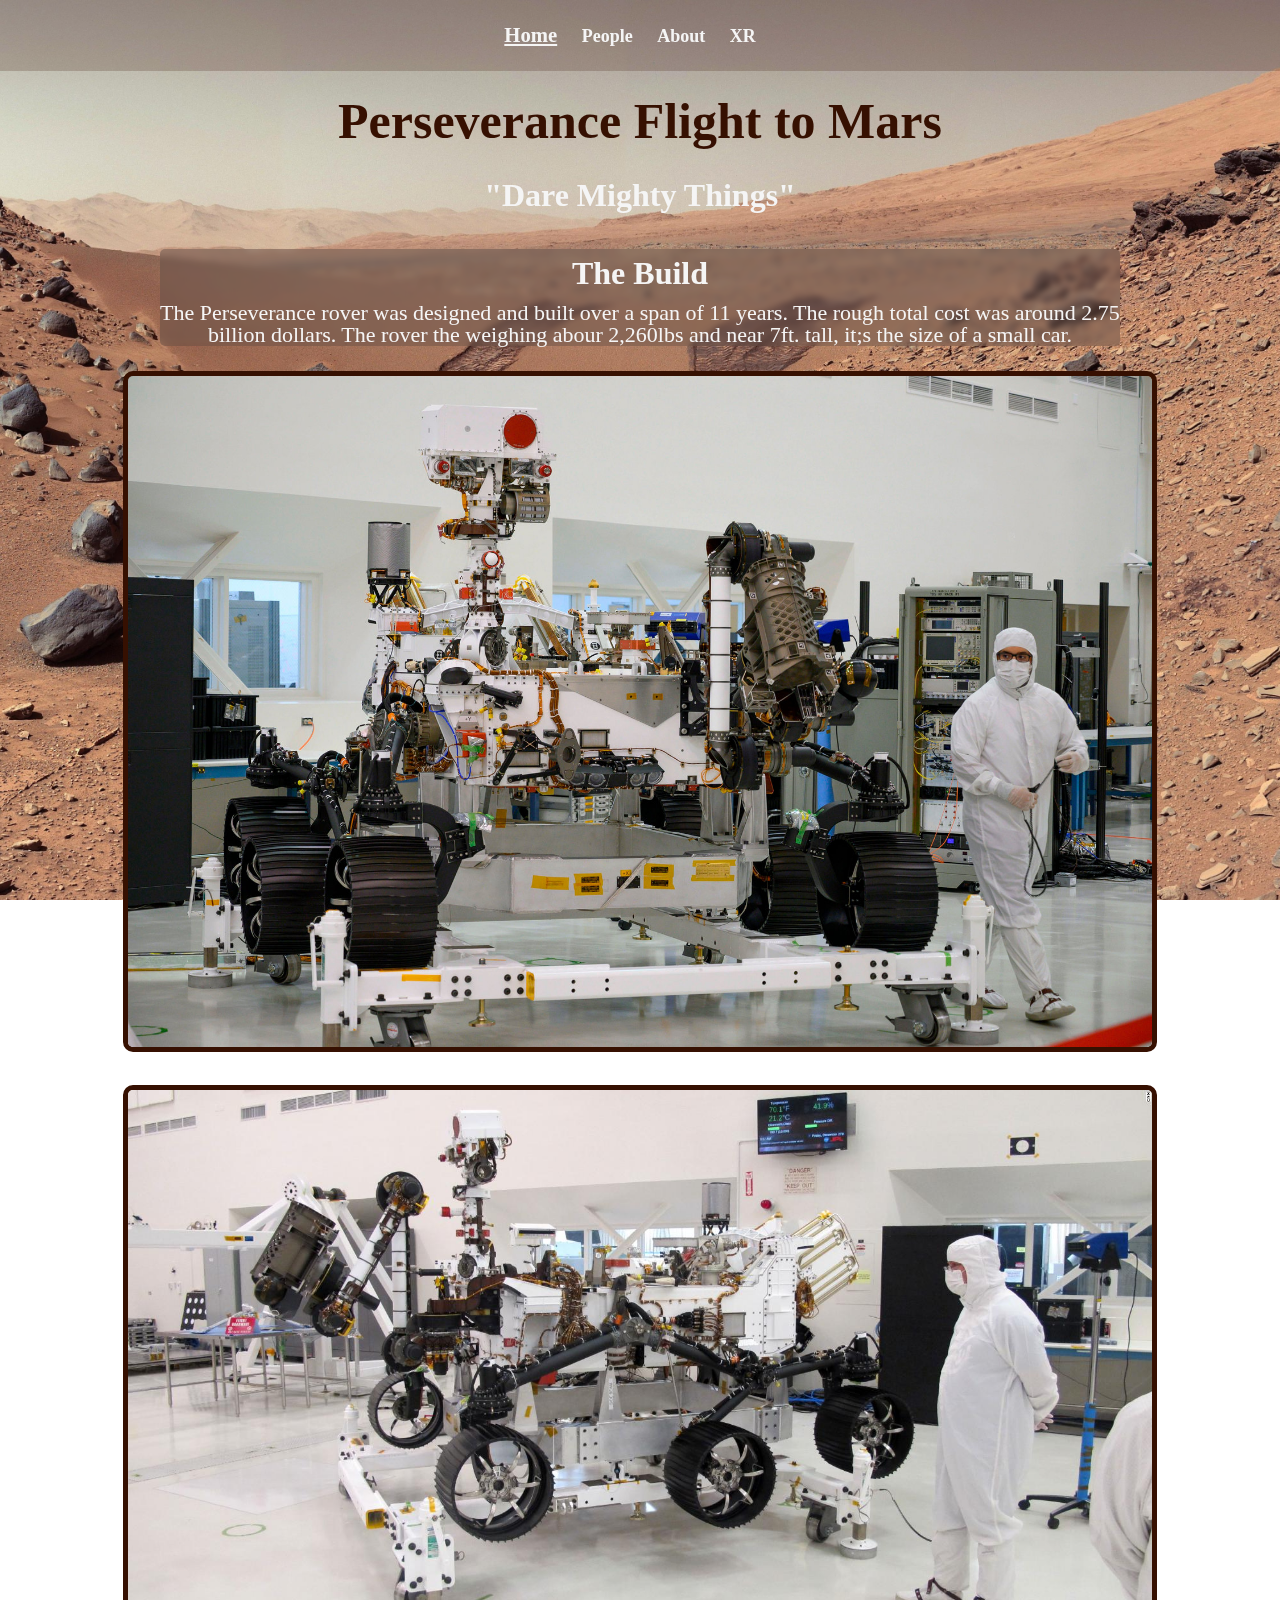
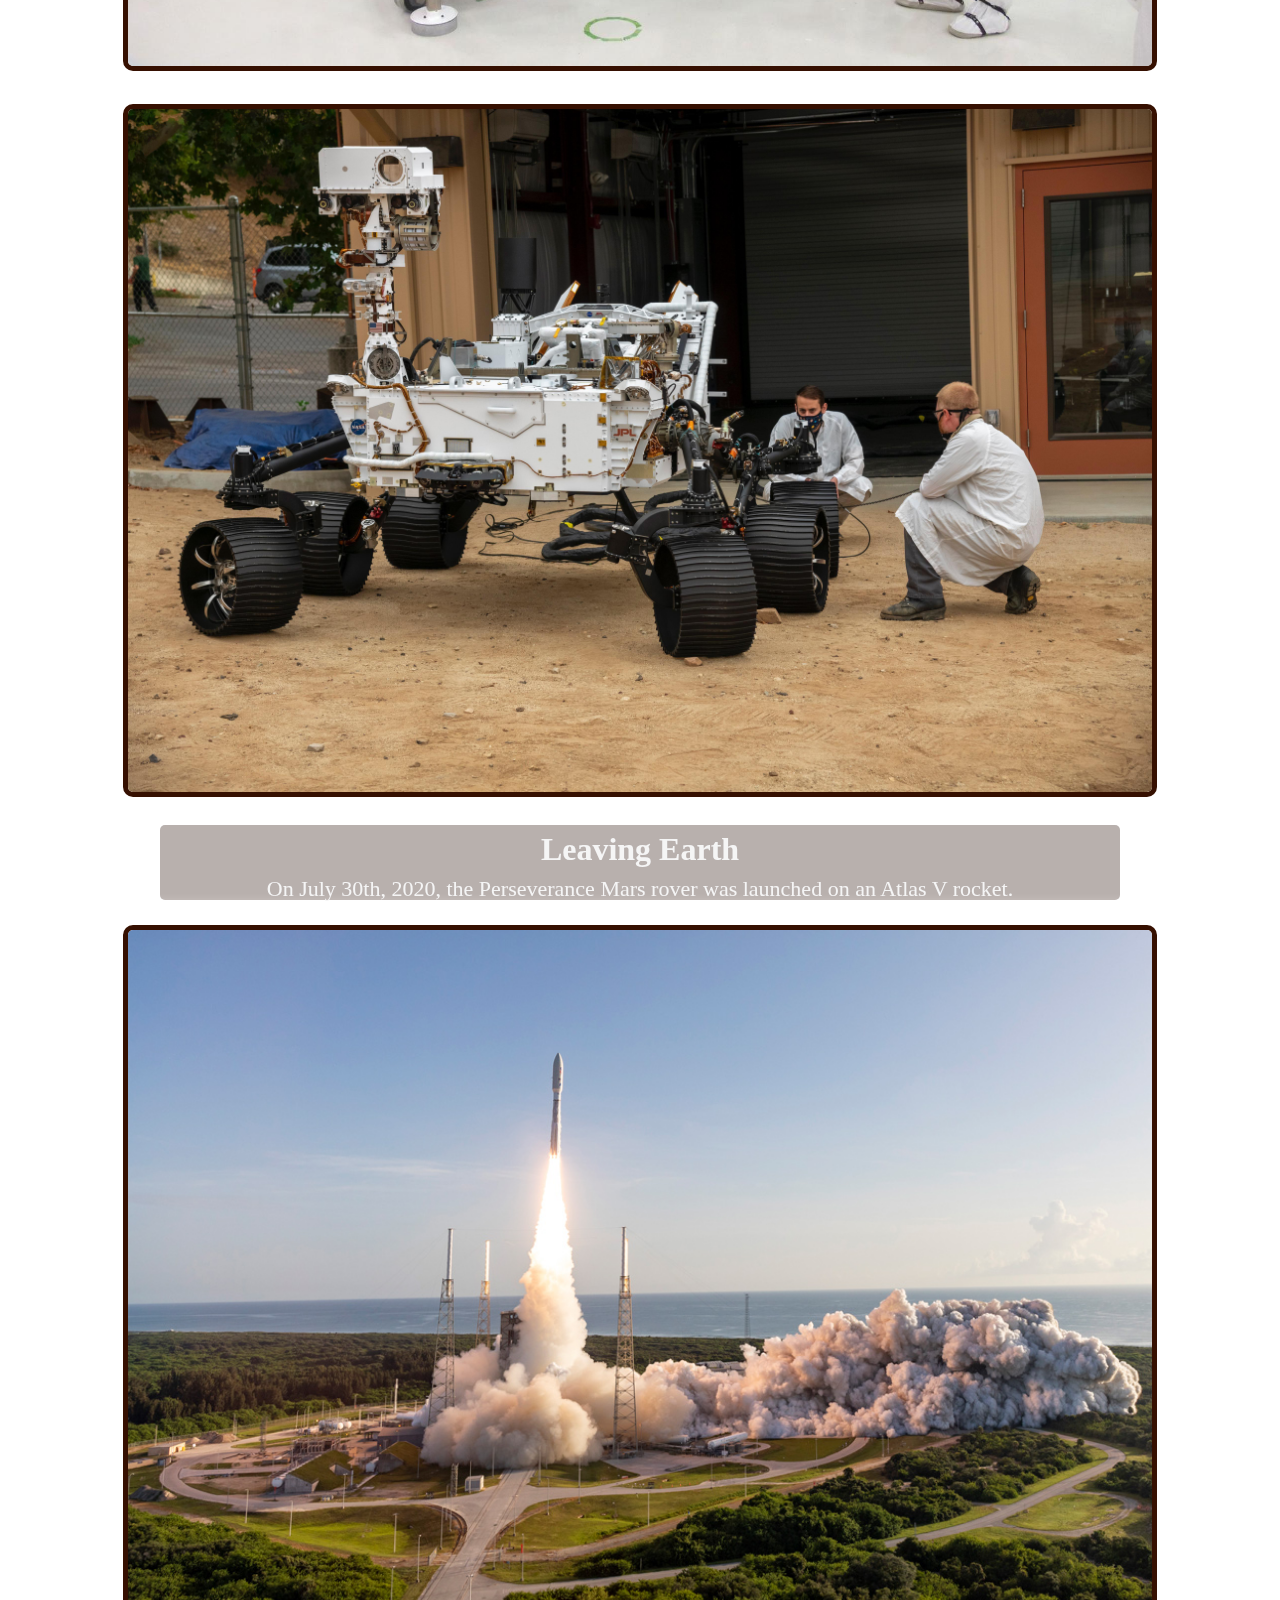
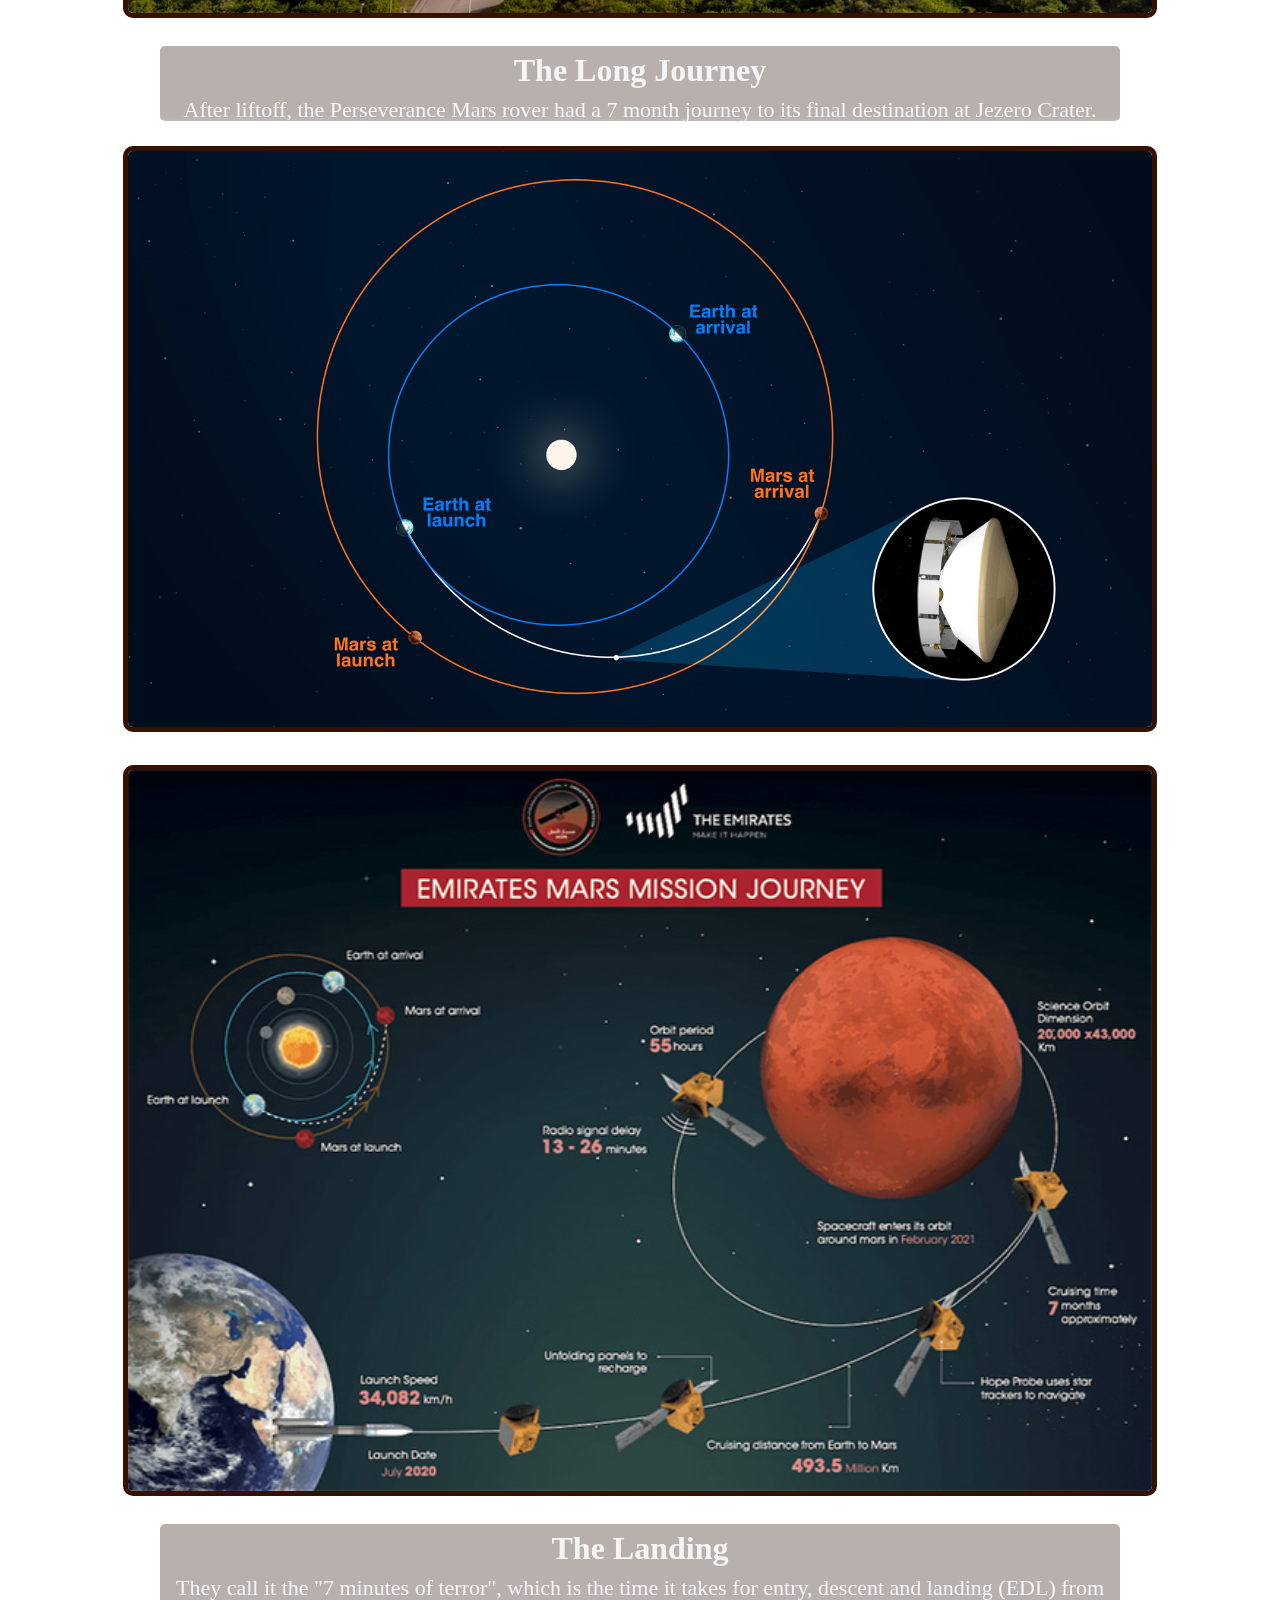
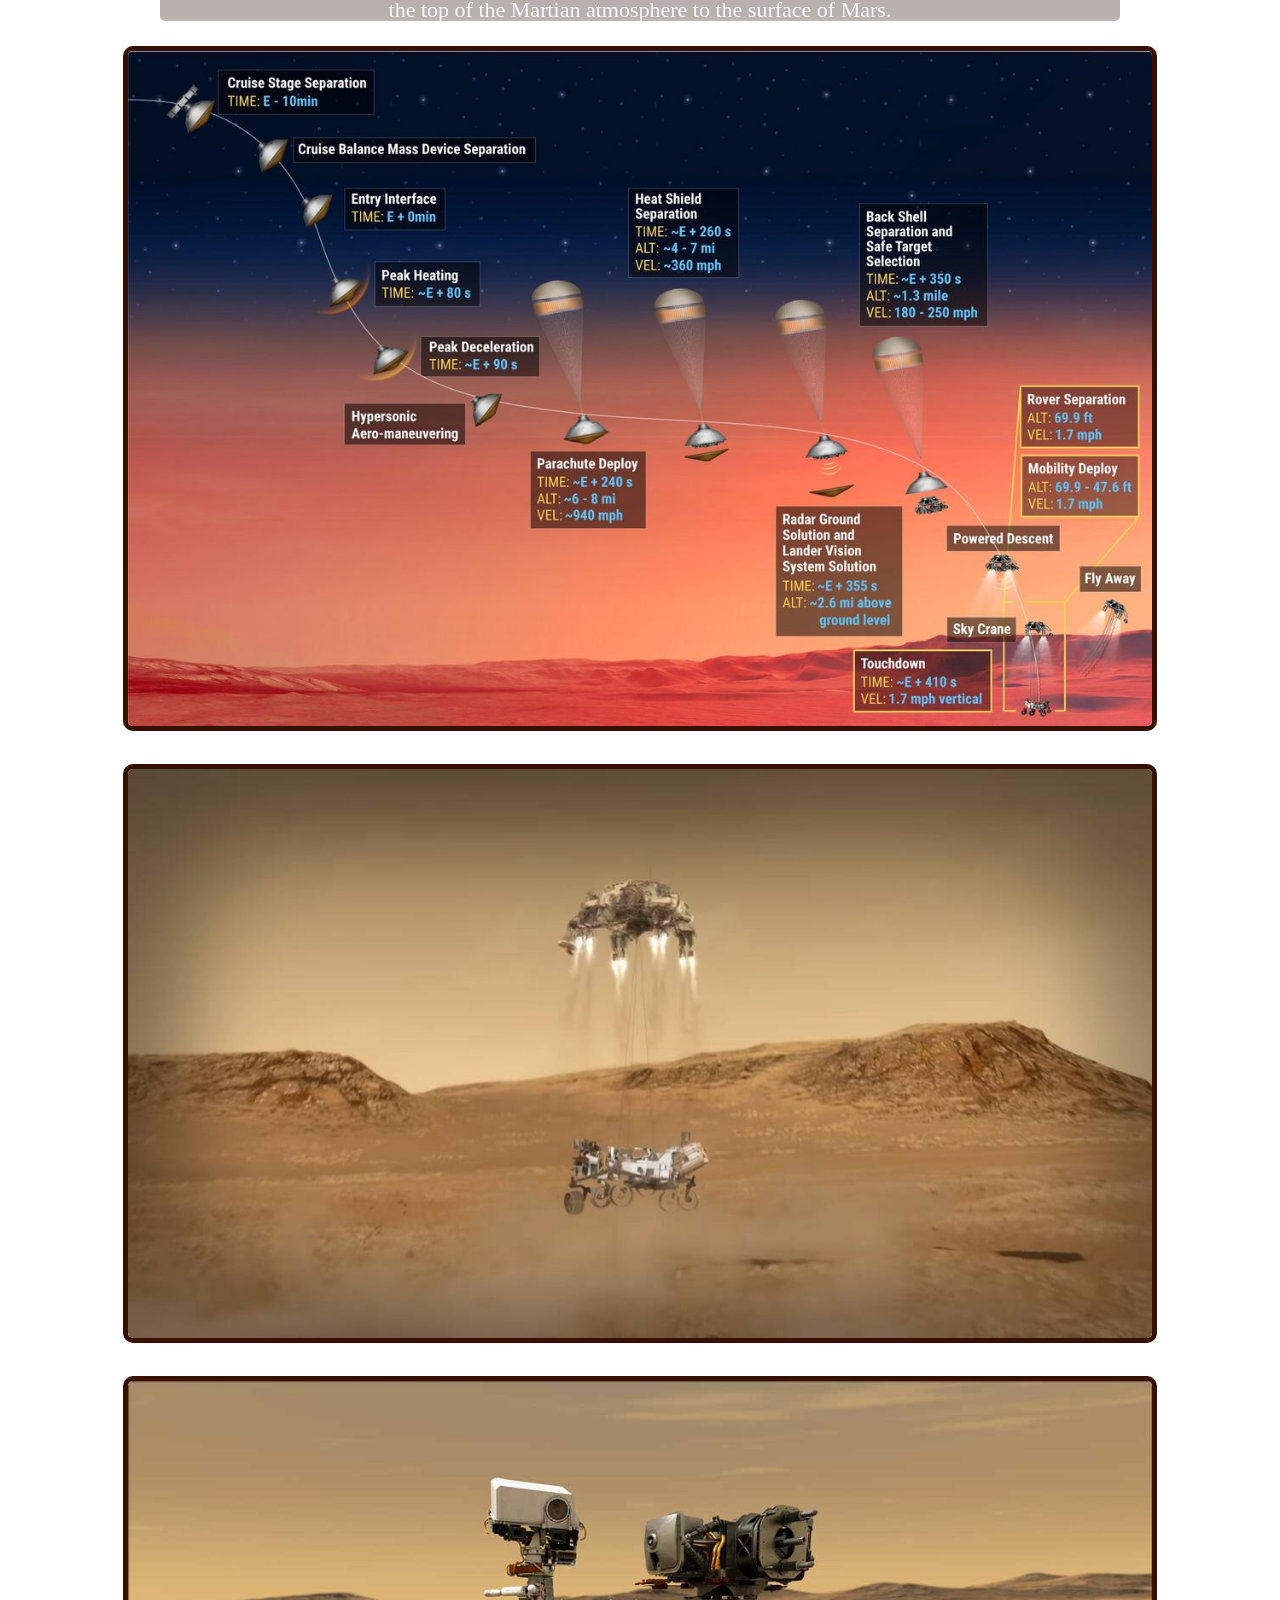
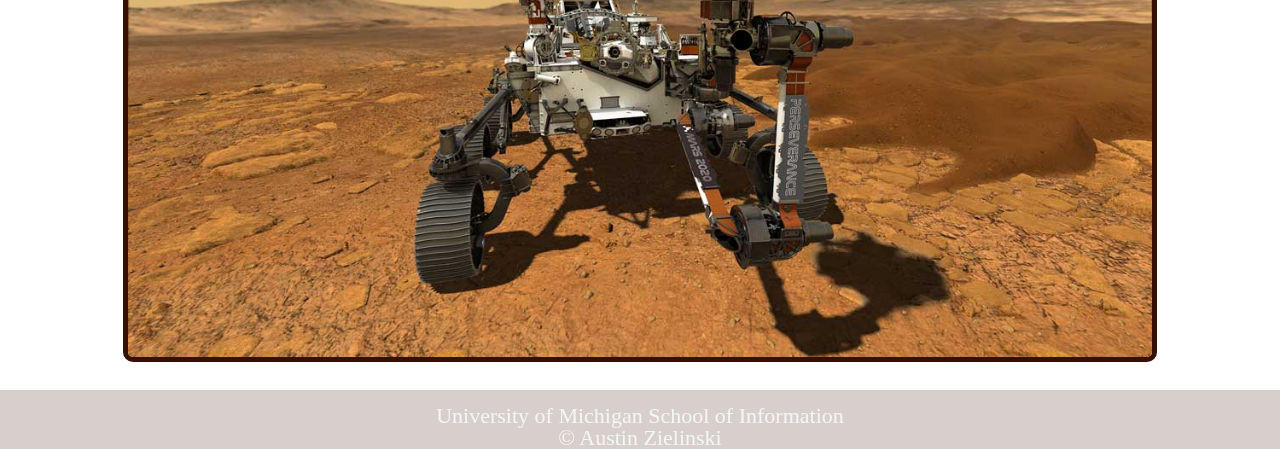
==== index.html @ 17c87e8f "update" ====
<!DOCTYPE html>
<html lang="en">

<head>
  <meta charset="utf-8">
  <meta name="viewport" content="width=device-width, initial-scale=1.0">
  <link rel="stylesheet" type="text/css" href="css/html5reset.css">
  <link rel="stylesheet" type="text/css" href="css/style.css">
  <title>Mars Perseverance</title>
  <!-- Global site tag (gtag.js) - Google Analytics -->
  <script async src="https://www.googletagmanager.com/gtag/js?id=G-2NDL2VJ68P"></script>
  <script>
    window.dataLayer = window.dataLayer || [];
    function gtag() { dataLayer.push(arguments); }
    gtag('js', new Date());

    gtag('config', 'G-2NDL2VJ68P');
  </script>
  <script>

  </script>
</head>

<body id="homepage">
  <div class="skip"><a href="#main">Skip to Main Content</a></div>
  <nav>
    <ul>
      <li><a href="index.html" class="current">Home</a></li>
      <li><a href="people.html">People</a></li>
      <li><a href="about.html">About</a></li>
      <li><a href="xr.html">XR</a></li>
    </ul>
  </nav>


  <header id="main">
    <h1>Perseverance Flight to Mars</h1>
    <h2>"Dare Mighty Things"</h2>
  </header>

 <!--  <div class="motion" id="backgroundChange">
    <img src="images/rocket-launch.jpg" alt="Rocket taking off"/>
    <img src="images/rocket-leaving-earth.jpg" alt="Rocket leaving earth"/>
    <img src="images/arriving-at-mars.jpg" alt="Rover arriving at Mars"/>
    <img src="images/Mars_landscape.jpg" alt="Rovers on the surface"/>
  </div> -->

  <main class="container">
    <div class="intro-image">
      <img src="images/lab_new.jpg" class="main_img" alt="Rover in the lab">
      <img src="images/lab_new2.jpg" class="main_img" alt="Rover in the lab">
      <img src="images/twin.jpg" class="main_img" alt="Rover in the lab">
    </div>

    <div class="intro-text">
      <a id="intro"></a>
      <h2>The Build</h2>
      <p>The Perseverance rover was designed and built over a span of 11 years. The rough total cost was around 2.75
        billion dollars.
        The rover the weighing abour 2,260lbs and near 7ft. tall, it;s the size of a small car.
      </p>
    </div>

    <div class="liftoff-image">
      <img src="images/liftoff-launch.jpg" class="main_img" alt="rocket lifting off" />
    </div>

    <div class="liftoff-text">
      <a id="liftoff"></a>
      <h2>Leaving Earth</h2>
      <p>On July 30th, 2020, the Perseverance Mars rover was launched on an Atlas V rocket.</p>
    </div>

    <div class="journey-image">
      <img src="images/space_image.jpg" class="main_img" alt="trajectory image" />
      <img src="images/the_whole_journey.jpg" class="main_img" alt="trajectory image two" />
    </div>

    <div class="journey-text">
      <a id="journey"></a>
      <h2>The Long Journey</h2>
      <p>After liftoff, the Perseverance Mars rover had a 7 month journey to its final destination at Jezero Crater.</p>
    </div>

    <div class="landing-image">
      <img src="images/landing.jpg" class="main_img" alt="Image of rover sensors" />
      <img src="images/nasa-persevarance-rover-landing.jpg" class="main_img" alt="Rover landing on Mars surface" />
      <img src="images/selfie.jpeg" class="main_img" alt="Selfie of rover on Mars" />
    </div>

    <div class="landing-text">
      <a id="landing"></a>
      <h2>The Landing</h2>
      <p>They call it the "7 minutes of terror", which is the time it takes for entry, descent and landing (EDL) from
        the top of the Martian atmosphere to the surface of Mars. </p>
    </div>
  </main>
  <footer>
    <p>University of Michigan School of Information <br />
      &copy; Austin Zielinski </p>
  </footer>
</body>

</html>
---- css/style.css ----
html{
    scroll-behavior: smooth;
}

body{
  /* background-color: rgb(252, 240, 231); */
  background-image: url(../images/Mars_landscape.jpg);
  background-attachment: fixed;
  background-position: center;
  background-repeat: no-repeat;
  background-size: cover;
  font-size: 18px;
  margin: 0;
  padding: 0;
}

img {
  width: 80%;
  height: auto;
  border: 5px solid  rgb(54, 16, 1);
  margin: 15px;
  border-radius: 10px;
}



h1{
  font-size: 50px;
  line-height: 1;
  padding: 25px 0;
  color: rgb(54, 16, 1);
  text-align: center;
}

h2{
  font-size: 32px;
  line-height: 1.5;
  padding-bottom: 5px;
  color: whitesmoke;
  text-align: center;
}

nav li{
  display:inline;
  padding-right:20px;

}


nav{
  background-color: rgba(54, 16, 1, 0.2);
  padding: 25px 0; 
  text-align: center;
}

footer{
  background-color: rgba(54, 16, 1, 0.2);
  color: whitesmoke;
  padding-top: 15px;
  text-align: center;
  position: relative;
  bottom: 0;
  align-items: center;
}

footer p{
  color: whitesmoke;
}

header p{
  color: whitesmoke;
  font-size: 32px;
  text-align: center;
}
/*END STARTER CSS - DO NO CHANGE*/


/*Req 1*/
nav a{
  color: whitesmoke;
  font-weight: bold;
  text-decoration: none;
}             

a:hover{
  text-decoration: underline;
}

/*Req 3a*/
.skip a{
  background: whitesmoke;
  color: color: rgb(54, 16, 1);
  left: 0;      
  -webkit-transition: top 1s ease-out;
  transition: top 1s ease-out;
  z-index: 1;
  position: absolute;
  top: -50px;
  
}
.skip a:focus{
  top: 10px;

}
li{
  text-align:center;
  
}
/*Req 4*/
*:focus{
  /* border-right: 3px dotted rgb(54, 16, 1); */
  border-bottom: 5px solid rgb(54, 16, 1);

}

/*Req 5*/
.container{
  display: grid;
  grid-template-columns: 1fr 3fr 3fr 1fr;
  grid-template-rows: auto auto auto auto auto auto auto auto;
  grid-row-gap: 10px;
  justify-content: center;
  
}

.container{
  display: grid;
  grid-template-columns: 1fr 3fr 3fr 3fr 1;
  grid-template-rows: auto auto auto auto auto auto auto auto;
  grid-row-gap: 10px;
  justify-content: center;
}

header{
  
  background-attachment: fixed; /* Parallax effect */     
  background-position: center;  /* Parallax effect */
  background-repeat: no-repeat; /* Parallax effect */
  background-size: cover;       /* Parallax effect */
      ;
  height: 20%;                /* Parallax effect */
  margin-bottom: 25px;
}

.intro-text, .liftoff-text, .journey-text, .landing-text, .about-text, .sensor-text{
  grid-column: 2 / span 2;
  text-align: center;
  align-items: center;
  backdrop-filter: blur(3px) contrast(.7);
  background-color: rgba(54, 16, 1, 0.2);
  border-radius: 5px;
}

/*Req 8a, 8b, and 8c*/
.intro-image, .liftoff-image, .journey-image, .landing-image, .about-image, .sensor-images{
  grid-column: 1/-1;
  text-align: center;
}

.intro-text{
  grid-row: 1 / span 1;
}
.intro-image{
  grid-row: 2 / span 1;
}

.lifoff-text{
  grid-row: 3 / span 1;
}

.liftoff-image{
  grid-row: 4 / span 1;
}

/*Req 7b & 8d*/
.journey-text{
  grid-row: 5 / span 1;
}

.journey-image{
  grid-row: 6 / span 1;
}

/*Req 7b & 8d*/
.landing-text{
  grid-row: 7 / span 1;
}

.landing-image{
  grid-row: 8 / span 1;
  padding-bottom: 10px;
}

.text{
  background-color: whitesmoke;
  border: 10px solid black;
  width: 85%;
  align-self: center;
}

.about-text{
  grid-row: 1 / span 1;
}

.about-image{
  grid-row: 2 / span 1;
  padding-bottom: -20px;
}

.sensor-images{
  display: flex;
  margin: 10px;
  flex-direction: column;
  margin-left: auto;
  margin-right: auto;
  width: 85%;
  height: auto
}

 .current{
  font-size: 115%;
  font-weight: 900;
  text-decoration: underline;
}

.sensor-text{
  grid-row: 3 / span 1;
  padding-bottom: 10px;
}


.sensor-list{
  display: inline;
  background-color: none;
  text-align: left;
  width: 65%;
  padding: none;
  color: whitesmoke;
}

.sensor-list li{
  margin-left: 30px;
}

/*About page css*/



.img1{
  width: 80%;
  height: auto;
  border: 5px solid  rgb(54, 16, 1);
  border-radius: 10px;
}

.img2{
  max-width: 60%;
  height: auto;
  border-radius: 10px;
  margin: 3%;
  border: none;
  font-weight: 400;
}

.img3{
  width: auto;
  height: 300px;
  border-radius: 10px;
  margin: auto;
  margin-top: 10px;
  margin-bottom: 10px;
  display: block;
  border: none;
  font-weight: 400;
}

p{
  font-size: 22px;
  color: whitesmoke;

}

.main_img:hover{
  width: 85%;
  height: auto;
  filter: brightness(1.1);
  box-shadow: rgba(0, 0, 0, 0.25) 0px 54px 55px, rgba(0, 0, 0, 0.12) 0px -12px 30px, rgba(0, 0, 0, 0.12) 0px 4px 6px, rgba(0, 0, 0, 0.17) 0px 12px 13px, rgba(0, 0, 0, 0.09) 0px -3px 5px;
  box-shadow: rgba(50, 50, 93, 0.25) 0px 30px 60px -12px inset, rgba(0, 0, 0, 0.3) 0px 18px 36px -18px inset;
}

/* css specific for people*/

.diana{
  display: flex;
  flex-wrap: wrap;
  flex-direction: row;
  justify-content: centers;

}

/* .mission-team, .celebration{
  display: flex;
  justify-content: center;
} */

.diana img{
  max-width: 100%;
  border: 3px solid black;
}

.people-body{
  margin-top: 10px;
  background-image: url(../images/nasa_logo2.jpg);
  background-attachment: fixed;
  background-position: center;
  background-repeat: no-repeat;
  background-size: cover;
  background-color: rgb(11, 61, 145);
  background-size: 15%;
  background-repeat: repeat;
}

.people-nav{
  backdrop-filter: blur(3px) contrast(.7);
  background-color: rgba(255, 255, 255, 0.4);
}

.people-nav a{
  color: black;
  
}

.people-footer{
  backdrop-filter: blur(3px) contrast(.7);
  background-color: rgba(255, 255, 255, 0.4);
}
.people-footer p{
  color: black;
}

/* .mission-team, .celebration{
  display: block;
  margin: 10px;
  margin-left: auto;
  margin-right: auto;
} */

#people_h1{
  backdrop-filter: blur(3px) contrast(.7);
  background-color: rgba(11, 61, 145, .9);
  border: 5px solid black;
  margin: 20px;
  color: whitesmoke;
  border-radius: 10px;

}

.mission-team img, .celebration img{
  display: block;
  margin: 10px;
  margin-left: auto;
  margin-right: auto;
  width: 85%;
  height: auto;
  border: 3.5px solid black;
  border-radius: 5px;
}


.people-text1{
  text-align: center;
  border: 5px solid black;
  margin: 20px;
  border-radius: 10px;
}

.people-text1 p, .diana p{
  color: whitesmoke;
  text-align: center;
  padding: 10px;
}


.diana h2, .people-text1 h2{
  color: whitesmoke;

}
.people-text1{
  color: black;
  backdrop-filter: blur(3px) contrast(.7);
  background-color: rgba(11, 61, 145, .95);
  border-radius: 10px;
}

.diana{
  backdrop-filter: blur(3px) contrast(.7);
  background-color: rgba(11, 61, 145, .95);
  border: 5px solid black;
  margin: 20px;
  border-radius: 10px;
}

h3{
  color: whitesmoke;
  padding-bottom: 10px;
  text-decoration: none;
}

.people-text1 h3 a{
  color: whitesmoke;
  text-decoration: none;
}

h3:hover{
  text-decoration: underline;
}



.diana{
  display: flex;
  flex-direction: column;
  justify-content: center;
  align-items: center;
}

.diana img{
  margin: 1%;
  width: 92%;
  height: auto;
}

/*Explore in XR*/

#XR_img{
  display: block;
  width:400px;
  height: auto;
  margin-left: auto;
  margin-right: auto;
  border: none;
  border-radius: 3%;
}

#XR_img1{
  display: block;
  width: auto;
  height: 450px;
  margin-left: auto;
  margin-right: auto;
  border: none;
  border-radius: 3%;
}

#XR_a{
  color: rgb(54, 16, 1);
  font-size: 48px;
  text-decoration: none;
}

.ar, .vr{
 display: flex;
 flex-direction: column;
 justify-content: center;
 flex-wrap: nowrap;
 align-items: center;

}

.ar a, .vr a{
  font-size: 30px;
  color: whitesmoke;
}

.XR_h3{
  text-align: center;
}


.XR_p{

  margin-top: 15px;
  margin-bottom: 5px;
  margin-left: auto;
  margin-right: auto;
  width: 85%;
  backdrop-filter: blur(7px) contrast(.7);
  background-color: rgba(54, 16, 1, 0.308);
  border-radius: 5px;
}


/*Animation changing the background*/

#homepage{
  animation-name: animateSectionBackground;
  animation-duration: 3s;
}

#XR_a{
  animation-name: fadeIn;
  animation-duration: 3s infinite;
}

@keyframes fadeIn{
  from { opacity: 0;}
  to { opacity: 1;}
}

@keyframes animateSectionBackground {
  from { opacity: 0;}
  to { opacity: 1;}
}
/* 
@keyframes animateSectionBackground {
  00%, 24% { background-image: url(/images/rocket-launch.jpg); }
  25%, 49% { background-image: url(/images/rocket-leaving-earth.jpg); }
  50%, 74% { background-image: url(/images/arriving-at-mars.jpg); }
  75%, 99% { background-image: url(/images/Mars_landscape.jpg); }
} */

@media (min-width: 768px) and (max-width: 1024px){

  .ar, .vr{
    display: flex;
    flex-direction: row;
    flex-direction: wrap;
    justify-content: space-evenly;
    margin: 10px;
  }
  
  .people-nav{
    color: black;
  }
  
  #XR_img{
    margin-right: 15px;
    width: auto;
    height: 250px;
  }

  .ar{
    margin-right: 30px;
  }

  #XR_img1{
    margin-right: 15px;
    width: 250px;
    height: auto;
    margin-left: 25px;
  }

  .XR_a:hover{
    text-decoration: none;
    font-size: 60px;
  }

  h3:hover{
    text-decoration: none;
  }

  .XR_h3{
    text-decoration: underline solid rgb(54, 16, 1);
  }

  .sensor-list p{
    width: auto;
  }

  .container{
    display: grid;
    grid-template-columns: 1fr 2fr 3fr 2fr 1fr;
    grid-template-rows: auto auto auto auto auto auto auto auto;
    grid-row-gap: 10px;
    justify-content: center;
  }

  .intro-image, .liftoff-image, .journey-image, .landing-image{
    grid-column: 1/ span 3;
    text-align: center;
  }

  .intro-image, .journey-image{
    grid-column: 1/ span 3;
    text-align: center;
  }

   .liftoff-image, .landing-image{
    grid-column: 3/ span 3;
    text-align: center;
  }

  .diana{
    flex-direction: row;
    flex-wrap: wrap;
    justify-content: center;
    align-items: center;
  }

  .diana img{
    width: 45%;
  }

  nav li{
    display: flex;
    box-direction: column;
    justify-content: right;
  }

  nav{
    margin-left: 80%;
    padding: 5px;
    background: none;
  }

  nav a{
    font-size: 32px;
  }

  .people-nav{
    background: none;
    backdrop-filter: blur(7px) contrast(.9);
    background-color: rgba(11, 61, 145, .02);
    border-radius: 5px;

  }

  .people-nav a{
    color: black;
  }

  nav a{
    font-size: 32px;
    color: whitesmoke;
  }
  
  a:visited {
    color: whitesmoke;
  }

  .current{
    font-size:42px;
    font-weight: 900;
    text-decoration: underline;
  }

  .intro-text, .liftoff-text, .journey-text, .landing-text, .about-text, .sensor-text{
  grid-column: 2 / span 3;
}

@media all and (min-width: 1025px){
    
  img{
     width: 60%;
     border-style: solid;
     border-color: whitesmoke;
  }

  body{
    background-color: black;
    background-image: url(../images/Mars_landscape.jpg);
    background-attachment: fixed;
    background-position: center;
    background-repeat: no-repeat;
    background-size: cover;
    font-size: 18px;
    margin: 0;
    padding: 0;
  }
    
  nav{
    background-color:rgba(0, 0, 0, 100);
    padding: 30px 0px;
    text-align: center;
  }



  .container{
    grid-template-columns: 50px auto 500px auto 50px;
    grid-template-rows: 400px 425px 425px 400px;
  }

  
  .intro-text, .liftoff-text, .journey-text, .landing-text{
    grid-column: 3 / span 2;
  }

  
  .intro-image, .liftoff-image, .journey-image, .landing-image{
    grid-column: 3 / span 2;
  }

  footer{
    text-align: right;
  
  }


}


@media screen and (prefers-reduced-motion: reduce){
  html{
      scroll-behavior: auto; 
  }

  .skip a{
    -webkit-transition: none; 
    transition: none;        
   }

   #homepage{
     animation: none;
   }

  /*Turn off parallax*/
  header{
    background-attachment: initial;
  }
}
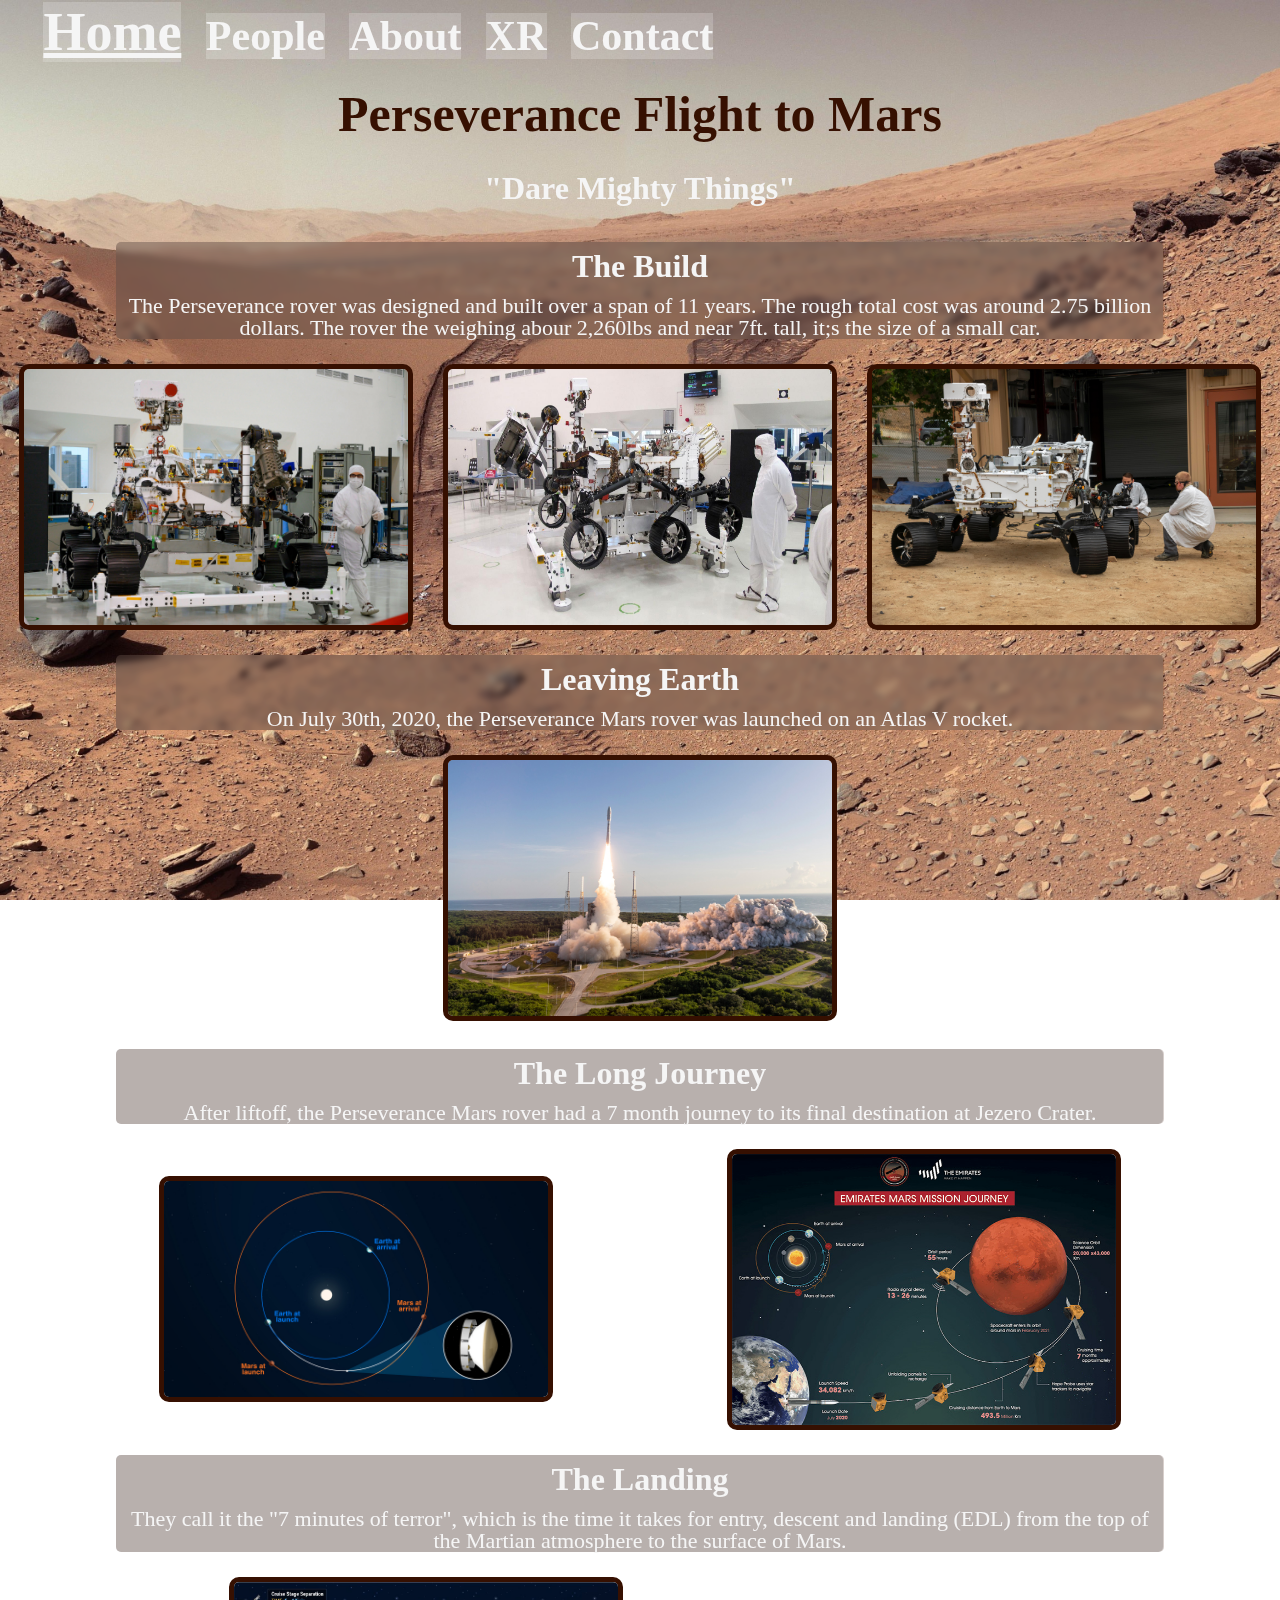
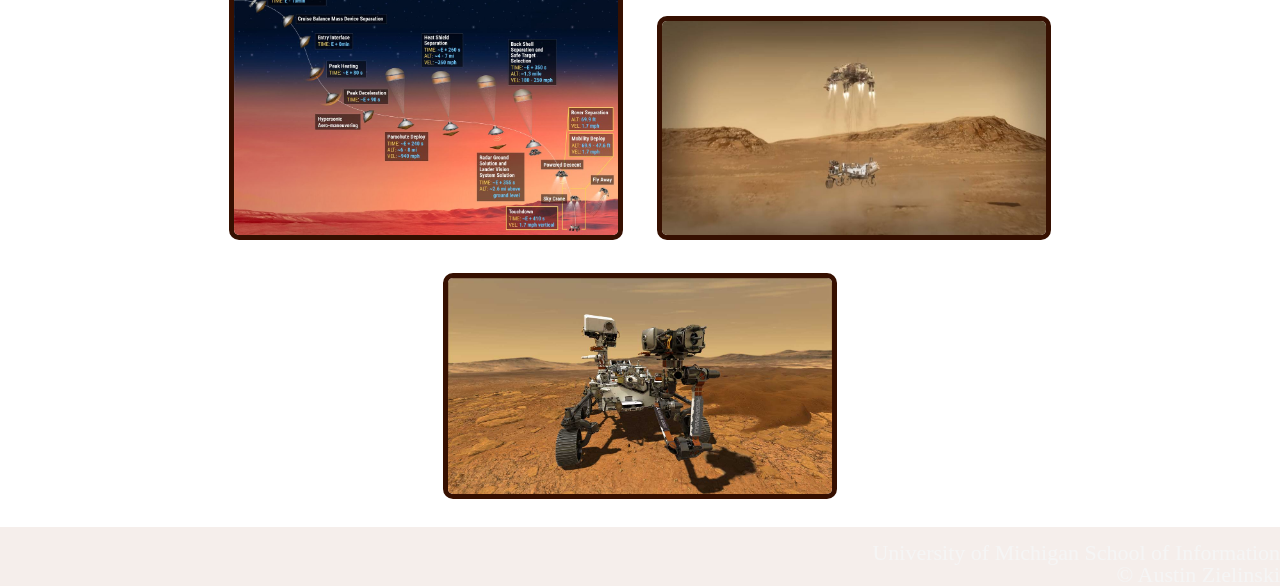
==== commit 109a7403: "update" ====
--- a/index.html
+++ b/index.html
@@ -29,6 +29,7 @@
       <li><a href="people.html">People</a></li>
       <li><a href="about.html">About</a></li>
       <li><a href="xr.html">XR</a></li>
+      <li><a href="contact.html">Contact</a></li>
     </ul>
   </nav>
 
@@ -47,9 +48,9 @@
 
   <main class="container">
     <div class="intro-image">
-      <img src="images/lab_new.jpg" class="main_img" alt="Rover in the lab">
-      <img src="images/lab_new2.jpg" class="main_img" alt="Rover in the lab">
-      <img src="images/twin.jpg" class="main_img" alt="Rover in the lab">
+      <img src="images/lab_new.jpg" class="main_img" id="intro1" alt="Rover in the lab">
+      <img src="images/lab_new2.jpg" class="main_img" id="intro2" alt="Rover in the lab">
+      <img src="images/twin.jpg" class="main_img" id="intro3" alt="Rover in the lab">
     </div>
 
     <div class="intro-text">
--- a/css/style.css
+++ b/css/style.css
@@ -42,20 +42,21 @@
 }
 
 nav li{
-  display:inline;
+  display:inline-flex;
   padding-right:20px;
+  padding-bottom: 10px;
 
 }
 
 
 nav{
-  background-color: rgba(54, 16, 1, 0.2);
-  padding: 25px 0; 
+  background-color: rgba(54, 16, 1, 0.1);
+  padding: 10px 5px; 
   text-align: center;
 }
 
 footer{
-  background-color: rgba(54, 16, 1, 0.2);
+  background-color: rgba(153, 86, 60, 0.1);
   color: whitesmoke;
   padding-top: 15px;
   text-align: center;
@@ -78,10 +79,79 @@
 
 /*Req 1*/
 nav a{
+  font-size: 105%;
   color: whitesmoke;
   font-weight: bold;
   text-decoration: none;
-}             
+}
+
+/* form {
+  border: 3px solid #f1f1f1;
+} */
+
+.container1{
+  display: flex;
+  flex-direction: column;
+  align-items: flex-start;
+  margin-left: 10%;
+  width: 80%;
+}
+
+legend{ 
+  font-size: 125%;
+  font-style:italic;
+  text-transform: uppercase;
+  text-align: center;
+}
+
+label{
+  margin-left: 10px;
+  margin-right:10px;
+  margin-top: 3px;
+  font-size: 25px;
+  color: whitesmoke;
+  background-color: rgba(255, 255, 255, .2);
+  text-align: center;
+}
+input {
+  padding: 12px 20px;
+  margin-top: 10px;
+  margin-bottom: 10pxS;
+  margin-left: 10px;
+  width: 100%;
+  display: inline-block;
+  border: 1px solid #ccc;
+  box-sizing: border-box;
+  color: whitesmoke;
+  background-color: rgba(54, 16, 1, .3);
+}
+
+textarea{
+  margin: 10px 8px;
+  padding-top: 5px;
+  min-height: 60px;
+  background-color: rgba(54, 16, 1, .3);
+  color: whitesmoke;
+  width: 100%;
+}
+
+
+input[type=checkbox]{
+
+}
+#submission{
+  margin-right: 0px;
+}
+
+input[type=submit] {
+  background-color: rgba(54, 16, 1, 1);
+  color: white;
+  cursor: pointer;
+}
+
+input[type=submit]:hover {
+  opacity: 0.8;
+}
 
 a:hover{
   text-decoration: underline;
@@ -124,21 +194,12 @@
   
 }
 
-.container{
-  display: grid;
-  grid-template-columns: 1fr 3fr 3fr 3fr 1;
-  grid-template-rows: auto auto auto auto auto auto auto auto;
-  grid-row-gap: 10px;
-  justify-content: center;
-}
-
 header{
   
   background-attachment: fixed; /* Parallax effect */     
   background-position: center;  /* Parallax effect */
   background-repeat: no-repeat; /* Parallax effect */
   background-size: cover;       /* Parallax effect */
-      ;
   height: 20%;                /* Parallax effect */
   margin-bottom: 25px;
 }
@@ -147,13 +208,14 @@
   grid-column: 2 / span 2;
   text-align: center;
   align-items: center;
+  justify-content: center;
   backdrop-filter: blur(3px) contrast(.7);
   background-color: rgba(54, 16, 1, 0.2);
   border-radius: 5px;
 }
 
 /*Req 8a, 8b, and 8c*/
-.intro-image, .liftoff-image, .journey-image, .landing-image, .about-image, .sensor-images{
+.intro-image, .liftoff-image, .journey-image, .landing-image, .about-image, .about-images, .sensor-images{
   grid-column: 1/-1;
   text-align: center;
 }
@@ -204,6 +266,11 @@
 }
 
 .about-image{
+  grid-row: 2 / span 1;
+  padding-bottom: -20px;
+}
+
+.about-images{
   grid-row: 2 / span 1;
   padding-bottom: -20px;
 }
@@ -214,12 +281,12 @@
   flex-direction: column;
   margin-left: auto;
   margin-right: auto;
-  width: 85%;
+  width: 60%;
   height: auto
 }
 
  .current{
-  font-size: 115%;
+  font-size: 125%;
   font-weight: 900;
   text-decoration: underline;
 }
@@ -231,12 +298,14 @@
 
 
 .sensor-list{
-  display: inline;
+  display: flex;
+  flex-direction: column;
+  flex-wrap: wrap;
   background-color: none;
   text-align: left;
-  width: 65%;
   padding: none;
   color: whitesmoke;
+  justify-content: center;
 }
 
 .sensor-list li{
@@ -264,10 +333,11 @@
 }
 
 .img3{
-  width: auto;
-  height: 300px;
+  width: 300px;
+  height: auto;
   border-radius: 10px;
-  margin: auto;
+  margin-left: auto;
+  margin-right: auto;
   margin-top: 10px;
   margin-bottom: 10px;
   display: block;
@@ -323,7 +393,7 @@
 
 .people-nav{
   backdrop-filter: blur(3px) contrast(.7);
-  background-color: rgba(255, 255, 255, 0.4);
+  background-color: rgba(255, 255, 255, .7);
 }
 
 .people-nav a{
@@ -521,6 +591,26 @@
 } */
 
 @media (min-width: 768px) and (max-width: 1024px){
+ 
+  /* For the form */
+ 
+  form{
+    width: 80%;
+    margin: 0 auto;
+  }
+
+  input{
+    width:80%;
+  }
+  
+  label{
+    font-size: 32px;
+  }
+
+  textarea{
+    width:80%;
+    height: 25vh;
+ }
 
   .ar, .vr{
     display: flex;
@@ -530,8 +620,8 @@
     margin: 10px;
   }
   
-  .people-nav{
-    color: black;
+  .people-nav a{
+    background-color: rgba(255, 255, 255, .7);
   }
   
   #XR_img{
@@ -546,8 +636,8 @@
 
   #XR_img1{
     margin-right: 15px;
-    width: 250px;
-    height: auto;
+    width: auto;
+    height: 275px;
     margin-left: 25px;
   }
 
@@ -626,17 +716,20 @@
 
   }
 
+ 
+
+  nav a{
+    background-color: rgba(255, 255, 255, .2);
+    font-size: 32px;
+    color: whitesmoke;
+  }
+  
+  a:visited {
+    color: whitesmoke;
+  }
+
   .people-nav a{
     color: black;
-  }
-
-  nav a{
-    font-size: 32px;
-    color: whitesmoke;
-  }
-  
-  a:visited {
-    color: whitesmoke;
   }
 
   .current{
@@ -649,16 +742,44 @@
   grid-column: 2 / span 3;
 }
 
-@media all and (min-width: 1025px){
+.img3{
+  width: 500px;
+}
+
+.container1{
+  margin-left: 2%;
+  width: 100%;
+}
+  label{
+    margin-left: 0px;
+  }
+
+  input{
+    margin-left: 0px;
+    width: 90%;
+  }
+
+  textarea{
+    margin-left: 0px;
+    width: 90%;
+  }
+}
+
+
+@media screen and (min-width: 1025px) {
     
+  .container1{
+    align-items: flex-start;
+    margin-left: 10%;
+  }
+
   img{
-     width: 60%;
+     width: 30%;
      border-style: solid;
-     border-color: whitesmoke;
+     border-color:5px solid rgb(54, 16, 1);
   }
 
   body{
-    background-color: black;
     background-image: url(../images/Mars_landscape.jpg);
     background-attachment: fixed;
     background-position: center;
@@ -669,34 +790,141 @@
     padding: 0;
   }
     
+  nav li{
+    display: inline;
+  
+  }
+
   nav{
-    background-color:rgba(0, 0, 0, 100);
-    padding: 30px 0px;
-    text-align: center;
+    margin-left: 3%;
+    text-align: left;
+    padding: 5px;
+    background: none;
+  }
+
+
+  .people-nav{
+    background: none;
+    backdrop-filter: blur(7px) contrast(.9);
+    background-color: rgba(11, 61, 145, .02);
+    border-radius: 5px;
+
+  }
+
+ 
+
+  nav a{
+    background-color: rgba(255, 255, 255, .2);
+    font-size: 42px;
+    color: whitesmoke;
+  }
+  
+  a:visited {
+    color: whitesmoke;
+  }
+
+  .people-nav a{
+    color: black;
+  }
+
+  .current{
+    font-size: 54px;
+    font-weight: 900;
+    text-decoration: underline;
   }
 
 
 
   .container{
-    grid-template-columns: 50px auto 500px auto 50px;
-    grid-template-rows: 400px 425px 425px 400px;
+    grid-template-columns: 1fr 3fr 3fr 3fr 1fr;
+    grid-template-rows: auto auto auto auto auto auto auto auto;
   }
 
   
   .intro-text, .liftoff-text, .journey-text, .landing-text{
-    grid-column: 3 / span 2;
-  }
-
-  
-  .intro-image, .liftoff-image, .journey-image, .landing-image{
-    grid-column: 3 / span 2;
-  }
+    grid-column: 2 / span 3;
+  }
+
 
   footer{
     text-align: right;
   
   }
 
+  .intro-image{
+    display: flex;
+    flex-wrap: wrap;
+    justify-content: center;
+  }
+
+  .journey-image{
+    display: flex;
+
+  }
+
+  .diana img{
+    width: 45%;
+  }
+
+  .diana{
+    flex-direction: row;
+    flex-wrap: wrap;
+    justify-content: center;
+    align-items: center;
+  }
+
+  .celebration img, .mission-team img{
+    width: 60%;
+    
+  }
+
+  .main_img:hover{
+    width:31%;
+  }
+
+  .sensor-list{
+    flex-direction: row;
+    flex-wrap: nowrap;
+    align-items: center;
+    justify-content: center;
+  }
+
+  .journey-image{
+    align-items: center;
+    justify-content: space-evenly;
+  }
+
+  .about-image{
+    align-items: center;
+    justify-content: space-evenly;
+  }
+
+  .landing-image{
+    align-items: center;
+    justify-content: space-evenly;
+  }
+
+  .about-text{
+    grid-column: 2 / span 3;
+  }
+
+  .img1{
+    width: 40%;
+  }
+
+  .about-images{
+    display: flex;
+    justify-content: space-evenly;
+  }
+  
+  .img3{
+    width: 700px;
+  
+  }
+
+  .sensor-text{
+    grid-column: 2 / span 3;
+  }
 
 }
 
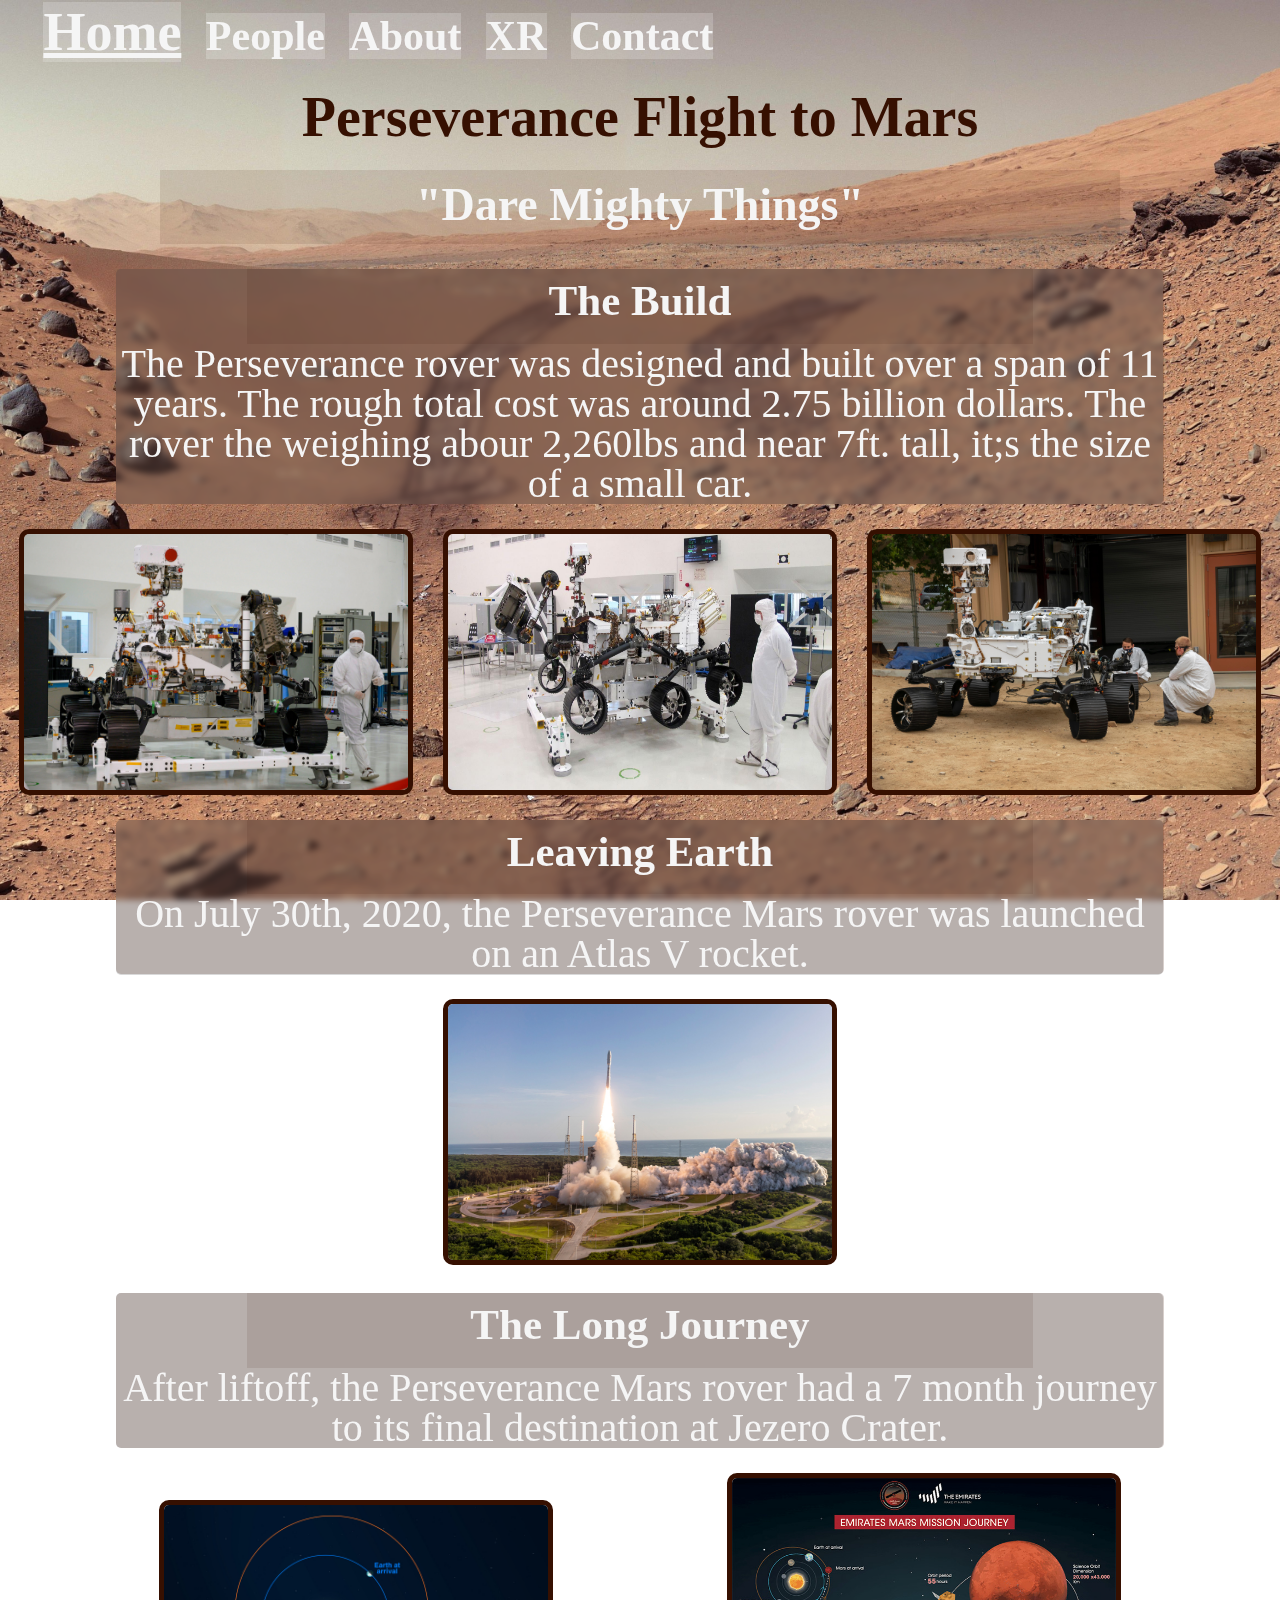
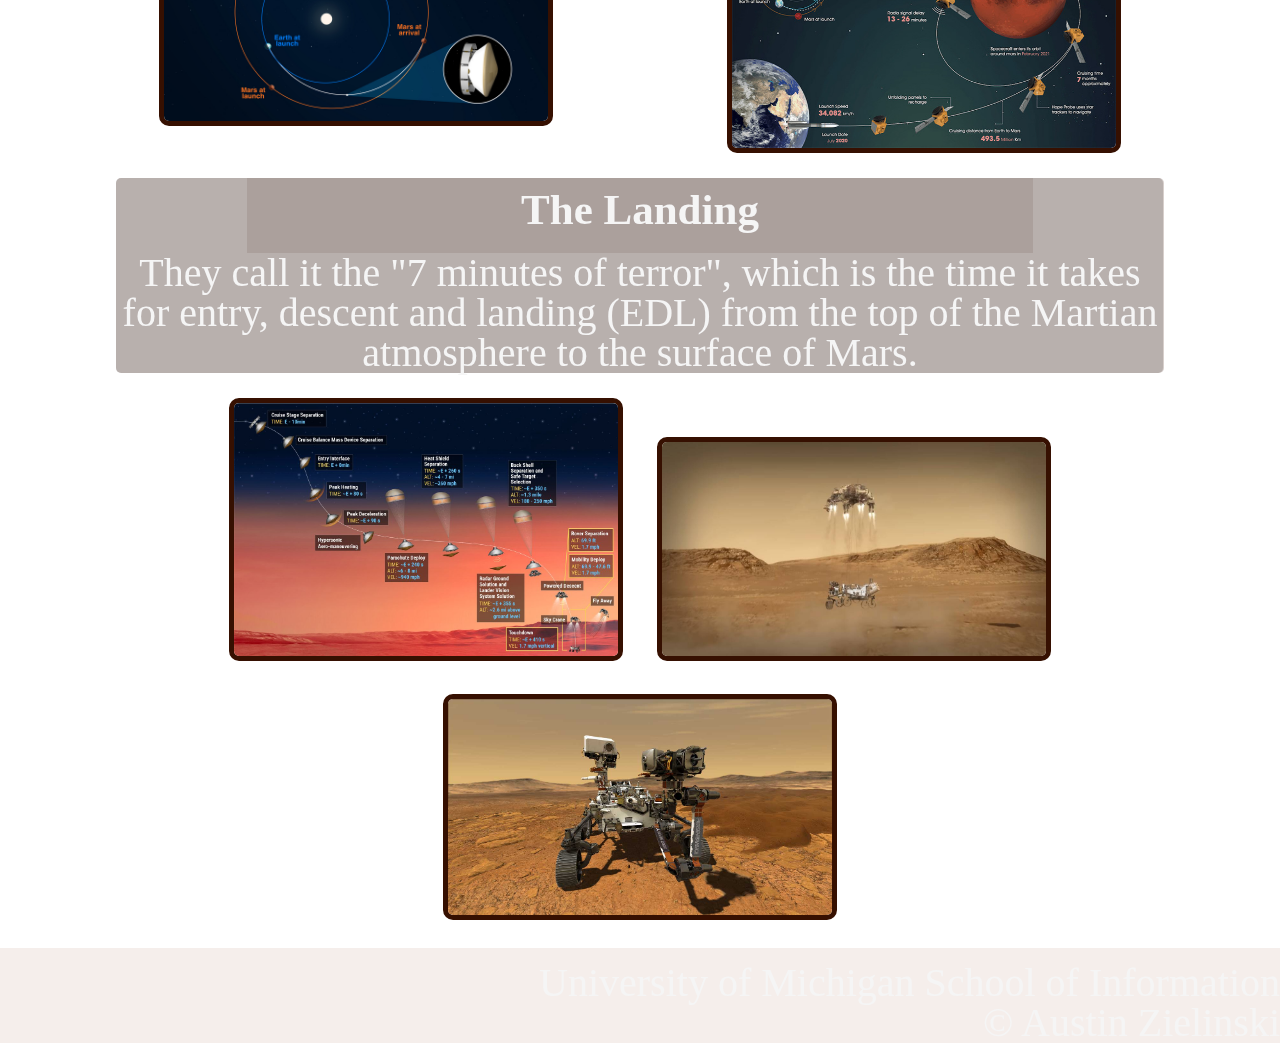
==== commit f1f0147b: "update" ====
--- a/index.html
+++ b/index.html
@@ -55,7 +55,7 @@
 
     <div class="intro-text">
       <a id="intro"></a>
-      <h2>The Build</h2>
+      <h3><a href="https://youtu.be/1k_71RX4NUc/"></a>The Build</a></h3>
       <p>The Perseverance rover was designed and built over a span of 11 years. The rough total cost was around 2.75
         billion dollars.
         The rover the weighing abour 2,260lbs and near 7ft. tall, it;s the size of a small car.
@@ -68,7 +68,7 @@
 
     <div class="liftoff-text">
       <a id="liftoff"></a>
-      <h2>Leaving Earth</h2>
+      <h3><a href="https://youtu.be/JIB3JbIIbPU/"></a>Leaving Earth</h3>
       <p>On July 30th, 2020, the Perseverance Mars rover was launched on an Atlas V rocket.</p>
     </div>
 
@@ -79,7 +79,7 @@
 
     <div class="journey-text">
       <a id="journey"></a>
-      <h2>The Long Journey</h2>
+      <h3><a href="https://youtu.be/1lAWGuf99N4/"></a>The Long Journey</h3>
       <p>After liftoff, the Perseverance Mars rover had a 7 month journey to its final destination at Jezero Crater.</p>
     </div>
 
@@ -91,7 +91,7 @@
 
     <div class="landing-text">
       <a id="landing"></a>
-      <h2>The Landing</h2>
+      <h3><a href="https://youtu.be/4czjS9h4Fpg/"></a>The Landing</h3>
       <p>They call it the "7 minutes of terror", which is the time it takes for entry, descent and landing (EDL) from
         the top of the Martian atmosphere to the surface of Mars. </p>
     </div>
--- a/css/style.css
+++ b/css/style.css
@@ -38,7 +38,11 @@
   line-height: 1.5;
   padding-bottom: 5px;
   color: whitesmoke;
-  text-align: center;
+  margin-left: auto;
+  margin-right: auto;
+  text-align: center;
+  width: 75%;
+  background-color: rgba(54, 16, 1, 0.1);
 }
 
 nav li{
@@ -194,6 +198,43 @@
   
 }
 
+.sensors{
+  display: grid;
+  grid-template-columns: 1fr;
+  grid-row: auto auto auto auto auto auto;
+  grid-row-gap: 10px;
+  justify-content: center;
+  align-items: center;
+}
+
+#sensor, #sensor2, #sensor3, #sensor4, #sensor5, #sensor6{
+  grid-column: 1 / span 1;
+}
+
+#sensor1{
+  grid-row: 1 / span 1;
+}
+
+#sensor2{
+  grid-row: 2 / span 1;
+}
+
+#sensor3{
+  grid-row: 3 / span 1;
+}
+
+#sensor4{
+  grid-row: 4 / span 1;
+}
+
+#sensor5{
+  grid-row: 5 / span 1;
+}
+
+#sensor6{
+  grid-row: 6 / span 1;
+}
+
 header{
   
   background-attachment: fixed; /* Parallax effect */     
@@ -204,7 +245,7 @@
   margin-bottom: 25px;
 }
 
-.intro-text, .liftoff-text, .journey-text, .landing-text, .about-text, .sensor-text{
+.intro-text, .liftoff-text, .journey-text, .landing-text, .about-text{
   grid-column: 2 / span 2;
   text-align: center;
   align-items: center;
@@ -213,6 +254,10 @@
   background-color: rgba(54, 16, 1, 0.2);
   border-radius: 5px;
 }
+.sensor-text{
+  grid-column: 1/ -1;
+}
+
 
 /*Req 8a, 8b, and 8c*/
 .intro-image, .liftoff-image, .journey-image, .landing-image, .about-image, .about-images, .sensor-images{
@@ -306,6 +351,7 @@
   padding: none;
   color: whitesmoke;
   justify-content: center;
+  background-color: rgba(54, 16, 1, 0.2);
 }
 
 .sensor-list li{
@@ -472,6 +518,15 @@
 }
 
 h3{
+  font-size: 28px;
+  line-height: 1.5;
+  padding-bottom: 5px;
+  color: whitesmoke;
+  margin-left: auto;
+  margin-right: auto;
+  text-align: center;
+  width: 75%;
+  background-color: rgba(54, 16, 1, 0.1);
   color: whitesmoke;
   padding-bottom: 10px;
   text-decoration: none;
@@ -570,7 +625,7 @@
 
 #XR_a{
   animation-name: fadeIn;
-  animation-duration: 3s infinite;
+  animation-duration: 7s infinite;
 }
 
 @keyframes fadeIn{
@@ -637,7 +692,7 @@
   #XR_img1{
     margin-right: 15px;
     width: auto;
-    height: 275px;
+    height: 350px;
     margin-left: 25px;
   }
 
@@ -763,6 +818,52 @@
     margin-left: 0px;
     width: 90%;
   }
+
+  .sensors{
+    display: grid;
+    grid-template-columns: 1fr 3fr 3fr 1fr;
+    grid-template-rows: auto auto auto;
+    grid-row-gap: 10px;
+    grid-column-gap: 10px;
+    justify-content: center;
+    align-items: center;
+
+  }
+  
+  #sensor1, #sensor3, #sensor5{
+    grid-column: 2 / span 1;
+    width: 300px;
+  }
+
+ #sensor2, #sensor4, #sensor6{
+    grid-column: 3 / span 1;
+    width: 300px;
+  }
+  
+  #sensor1{
+    grid-row: 1 / span 1;
+  }
+  
+  #sensor2{
+    grid-row: 1 / span 1;
+  }
+  
+  #sensor3{
+    grid-row: 2 / span 1;
+  }
+  
+  #sensor4{
+    grid-row: 2 / span 1;
+  }
+  
+  #sensor5{
+    grid-row: 3 / span 1;
+  }
+  
+  #sensor6{
+    grid-row: 3 / span 1;
+  }
+
 }
 
 
@@ -771,6 +872,10 @@
   .container1{
     align-items: flex-start;
     margin-left: 10%;
+  }
+
+  .sensor-list li{
+    font-size: 42px;
   }
 
   img{
@@ -922,8 +1027,70 @@
   
   }
 
+  img{
+    width: 35S%;
+  }
+
   .sensor-text{
     grid-column: 2 / span 3;
+  }
+
+  .XR_p{
+    font-size: 42px;
+  }
+
+  .container1{
+    margin-left: 5%;
+  }
+
+  .sensors{
+    display: grid;
+    grid-template-columns: 1fr 3fr 3fr 3fr 1fr;
+    grid-template-rows: auto auto;
+    grid-row-gap: 10px;
+    grid-column-gap: 10px;
+    justify-content: center;
+    align-items: center;
+
+  }
+  
+  #sensor1, #sensor4{
+    grid-column: 2 / span 1;
+    width: 300px;
+  }
+  #sensor2, #sensor5{
+    grid-column: 3 / span 1;
+    width: 300px;
+  }
+
+
+ #sensor3, #sensor6{
+    grid-column: 4 / span 1;
+    width: 300px;
+  }
+  
+  #sensor1, #sensor2, #sensor3{
+    grid-row: 1 / span 1;
+  }
+
+  #sensor4, #sensor5, #sensor6 {
+    grid-row: 2 / span 1;
+  }
+
+  h1 {
+    font-size: 56px;
+  }
+
+  h2 {
+    font-size: 46px;
+  }
+
+  h3{
+    font-size: 43px;
+  }
+
+  p {
+    font-size: 40px;
   }
 
 }
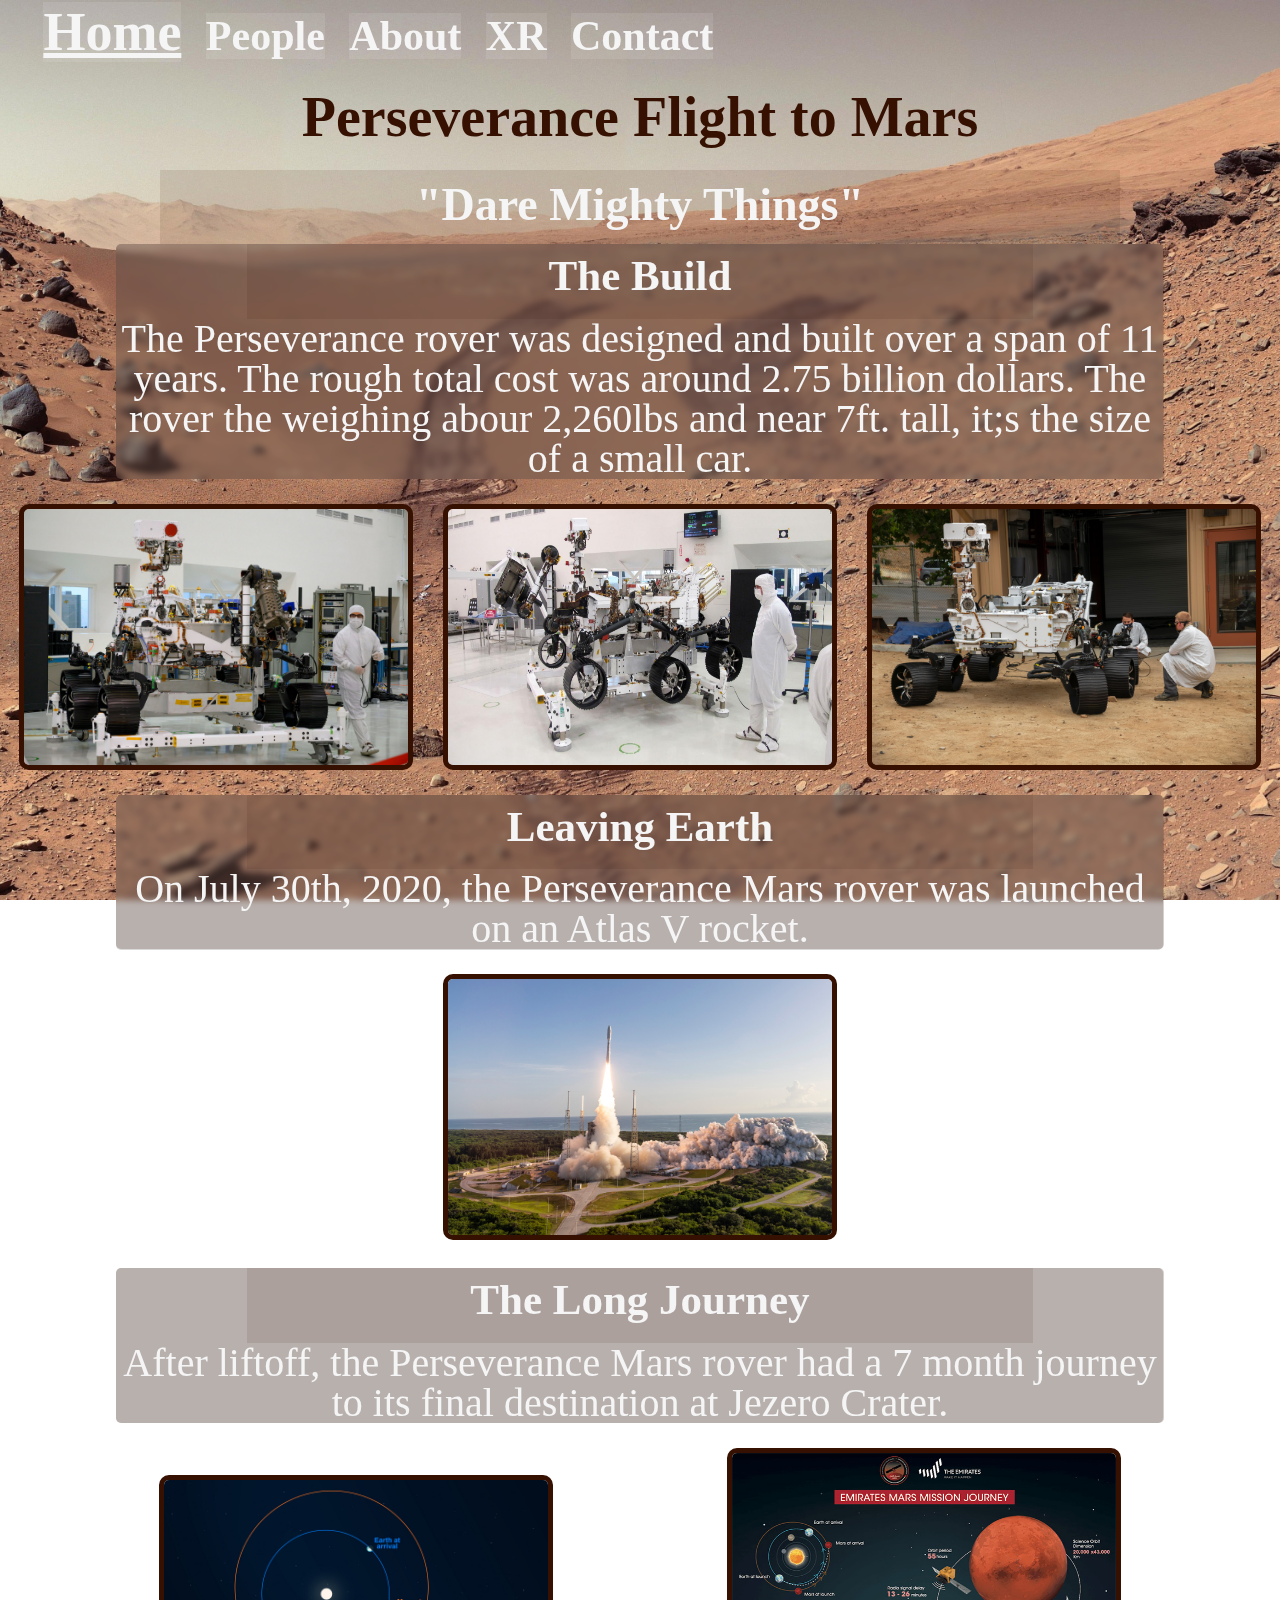
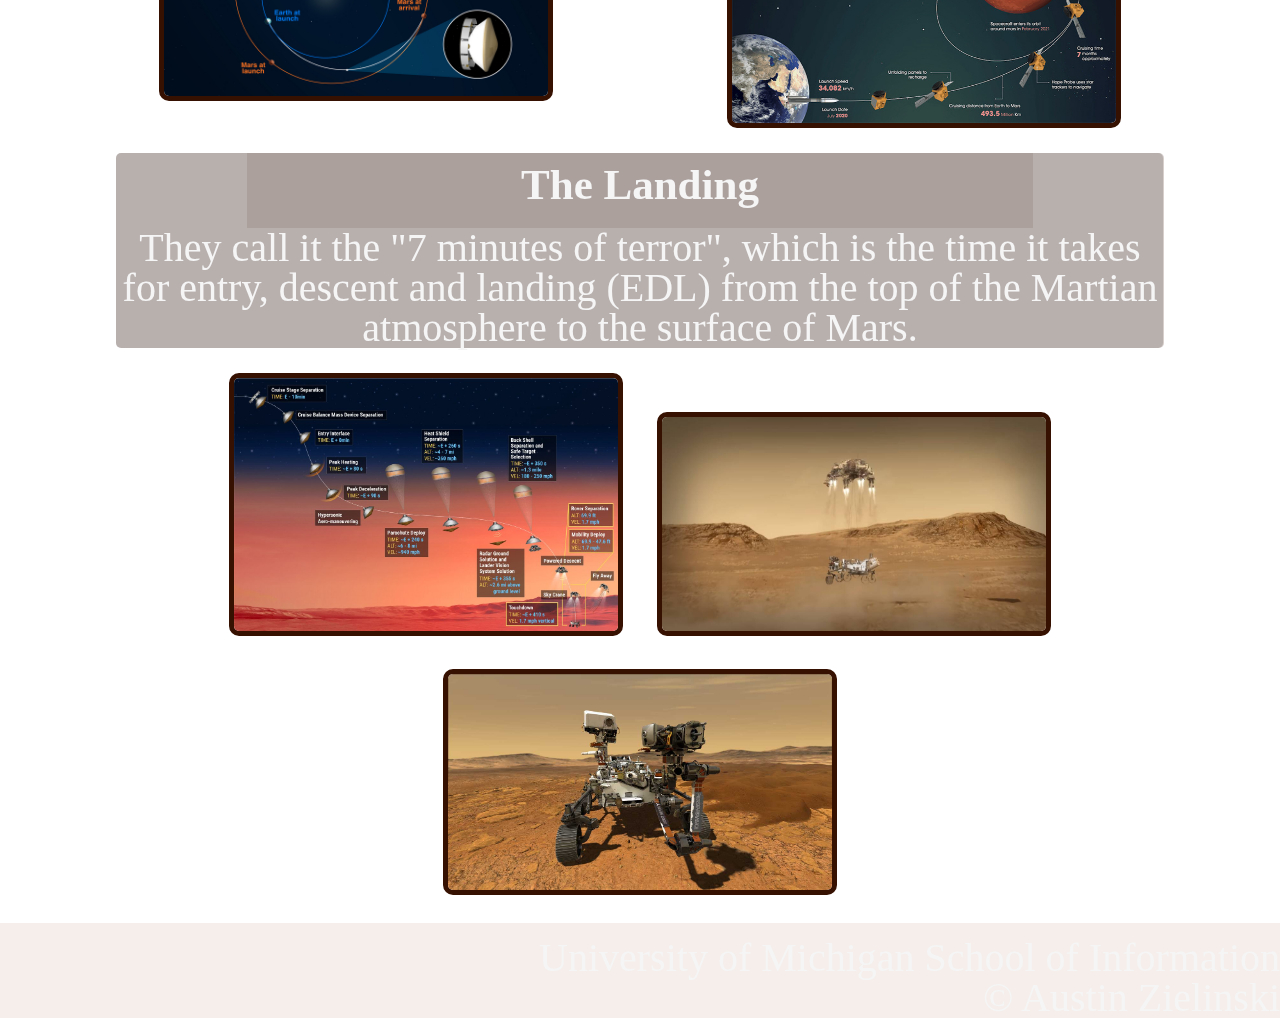
==== commit 78961d7c: "update" ====
--- a/index.html
+++ b/index.html
@@ -22,7 +22,7 @@
 </head>
 
 <body id="homepage">
-  <div class="skip"><a href="#main">Skip to Main Content</a></div>
+  <div class="skip"><a id="skipC" href="#main">Skip to Main Content</a></div>
   <nav>
     <ul>
       <li><a href="index.html" class="current">Home</a></li>
@@ -55,7 +55,7 @@
 
     <div class="intro-text">
       <a id="intro"></a>
-      <h3><a href="https://youtu.be/1k_71RX4NUc/"></a>The Build</a></h3>
+      <h3><a href="https://www.youtube.com/watch?v=1k_71RX4NUc/"></a>The Build</a></h3>
       <p>The Perseverance rover was designed and built over a span of 11 years. The rough total cost was around 2.75
         billion dollars.
         The rover the weighing abour 2,260lbs and near 7ft. tall, it;s the size of a small car.
@@ -68,7 +68,7 @@
 
     <div class="liftoff-text">
       <a id="liftoff"></a>
-      <h3><a href="https://youtu.be/JIB3JbIIbPU/"></a>Leaving Earth</h3>
+      <h3><a href="https://www.youtube.com/watch?v=69rn7zBddPw/" crossorigins></a>Leaving Earth</h3>
       <p>On July 30th, 2020, the Perseverance Mars rover was launched on an Atlas V rocket.</p>
     </div>
 
@@ -79,7 +79,7 @@
 
     <div class="journey-text">
       <a id="journey"></a>
-      <h3><a href="https://youtu.be/1lAWGuf99N4/"></a>The Long Journey</h3>
+      <h3><a href="https://www.youtube.com/embed/CSvbtlcH6mw"></a>The Long Journey</h3>
       <p>After liftoff, the Perseverance Mars rover had a 7 month journey to its final destination at Jezero Crater.</p>
     </div>
 
@@ -91,7 +91,7 @@
 
     <div class="landing-text">
       <a id="landing"></a>
-      <h3><a href="https://youtu.be/4czjS9h4Fpg/"></a>The Landing</h3>
+      <h3><a href="https://www.youtube.com/watch?v=4czjS9h4Fpg"></a>The Landing</h3>
       <p>They call it the "7 minutes of terror", which is the time it takes for entry, descent and landing (EDL) from
         the top of the Martian atmosphere to the surface of Mars. </p>
     </div>
--- a/css/style.css
+++ b/css/style.css
@@ -54,7 +54,7 @@
 
 
 nav{
-  background-color: rgba(54, 16, 1, 0.1);
+  background-color: rgba(54, 16, 1, 0.2);
   padding: 10px 5px; 
   text-align: center;
 }
@@ -114,7 +114,7 @@
   margin-top: 3px;
   font-size: 25px;
   color: whitesmoke;
-  background-color: rgba(255, 255, 255, .2);
+  background-color: rgba(54, 16, 1, 0.2);
   text-align: center;
 }
 input {
@@ -139,6 +139,10 @@
   width: 100%;
 }
 
+#checked1{
+  align-items: left;
+}
+
 
 input[type=checkbox]{
 
@@ -161,10 +165,14 @@
   text-decoration: underline;
 }
 
+#skipC{
+  color: black;
+}
+
 /*Req 3a*/
 .skip a{
   background: whitesmoke;
-  color: color: rgb(54, 16, 1);
+  color: rgba(54, 16, 1, 1);
   left: 0;      
   -webkit-transition: top 1s ease-out;
   transition: top 1s ease-out;
@@ -178,7 +186,7 @@
 
 }
 li{
-  text-align:center;
+  
   
 }
 /*Req 4*/
@@ -235,7 +243,7 @@
   grid-row: 6 / span 1;
 }
 
-header{
+.parallax{
   
   background-attachment: fixed; /* Parallax effect */     
   background-position: center;  /* Parallax effect */
@@ -864,6 +872,26 @@
     grid-row: 3 / span 1;
   }
 
+  h1 {
+    font-size: 50px;
+  }
+
+  h2 {
+    font-size: 40px;
+  }
+
+  h3{
+    font-size: 37px;
+  }
+
+  p {
+    font-size: 32px;
+  }
+
+  body{
+    font-size: 25px;
+  }
+
 }
 
 
@@ -919,7 +947,7 @@
  
 
   nav a{
-    background-color: rgba(255, 255, 255, .2);
+    background-color: rgba(255, 255, 255, .1);
     font-size: 42px;
     color: whitesmoke;
   }
@@ -1056,17 +1084,17 @@
   
   #sensor1, #sensor4{
     grid-column: 2 / span 1;
-    width: 300px;
+    width: 400px;
   }
   #sensor2, #sensor5{
     grid-column: 3 / span 1;
-    width: 300px;
+    width: 400px;
   }
 
 
  #sensor3, #sensor6{
     grid-column: 4 / span 1;
-    width: 300px;
+    width: 400px;
   }
   
   #sensor1, #sensor2, #sensor3{
@@ -1090,6 +1118,10 @@
   }
 
   p {
+    font-size: 40px;
+  }
+
+  label{
     font-size: 40px;
   }
 
@@ -1111,7 +1143,7 @@
    }
 
   /*Turn off parallax*/
-  header{
+  body{
     background-attachment: initial;
   }
 }
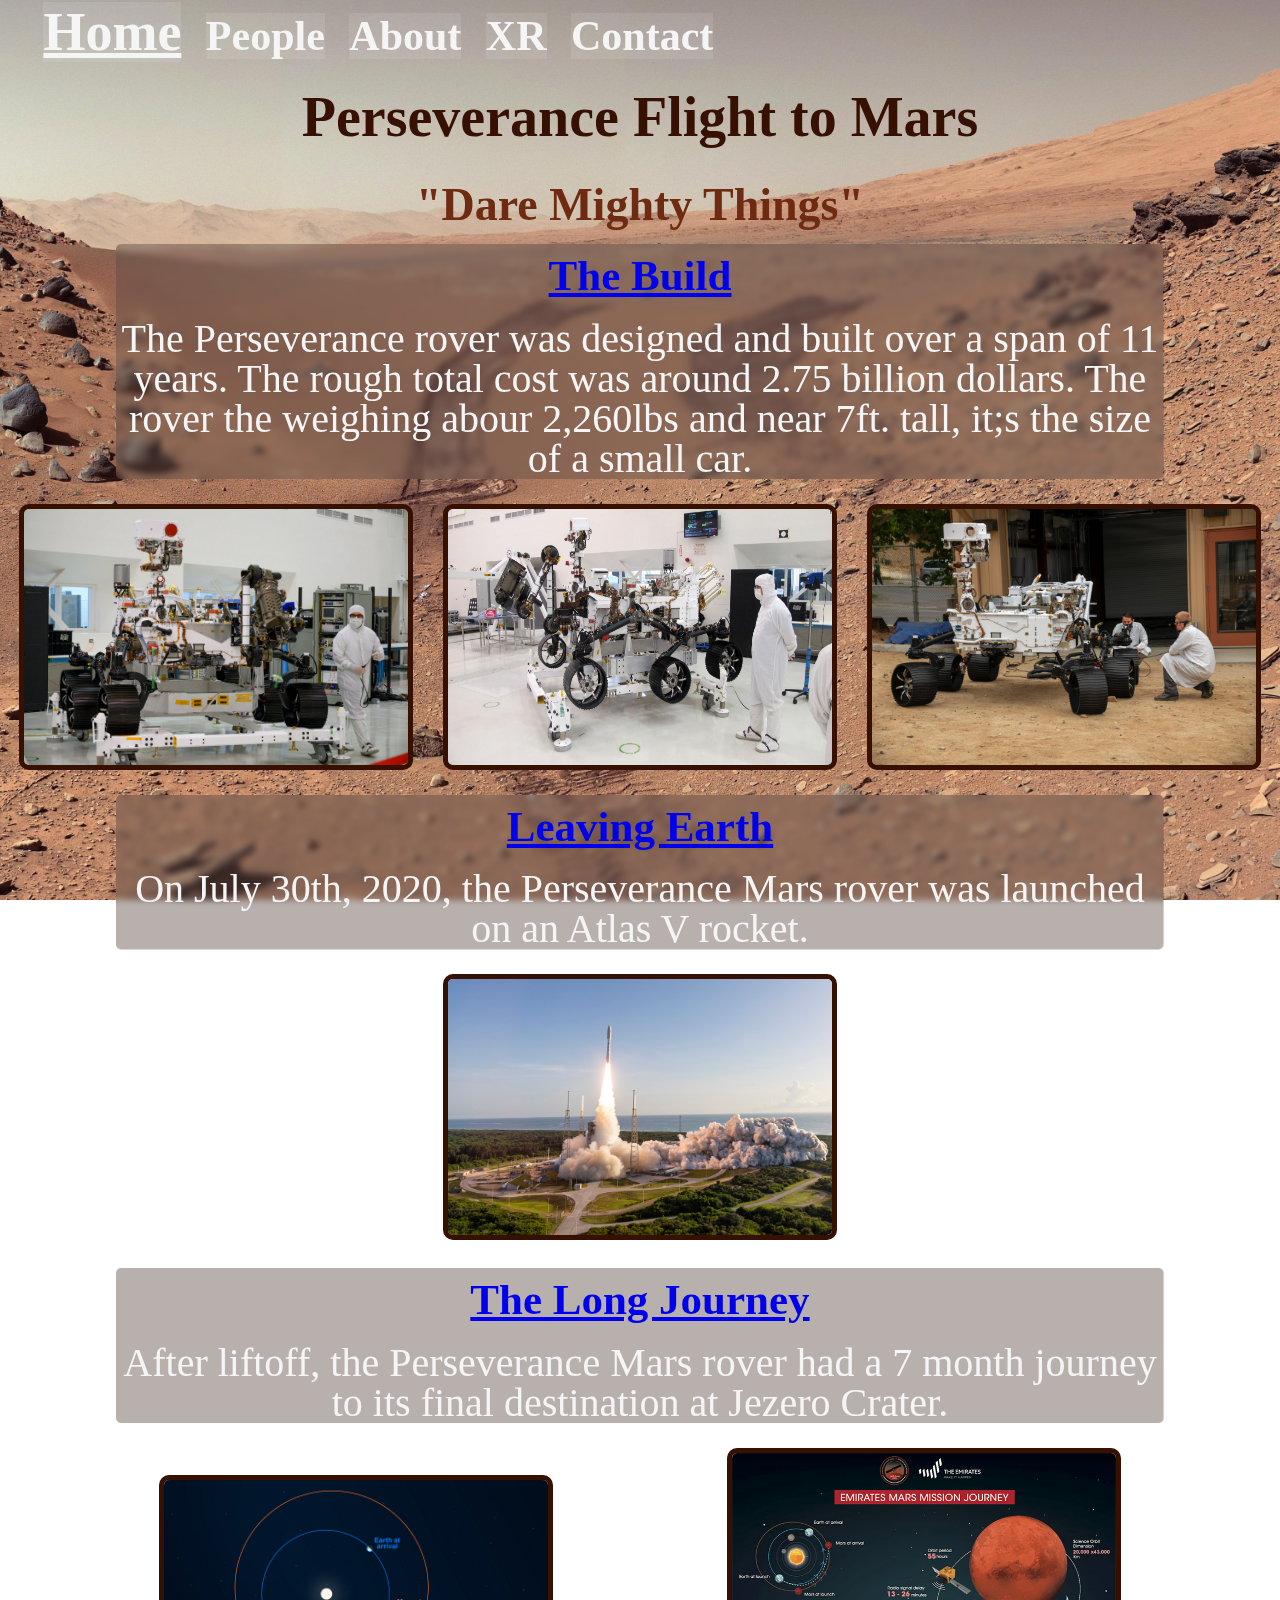
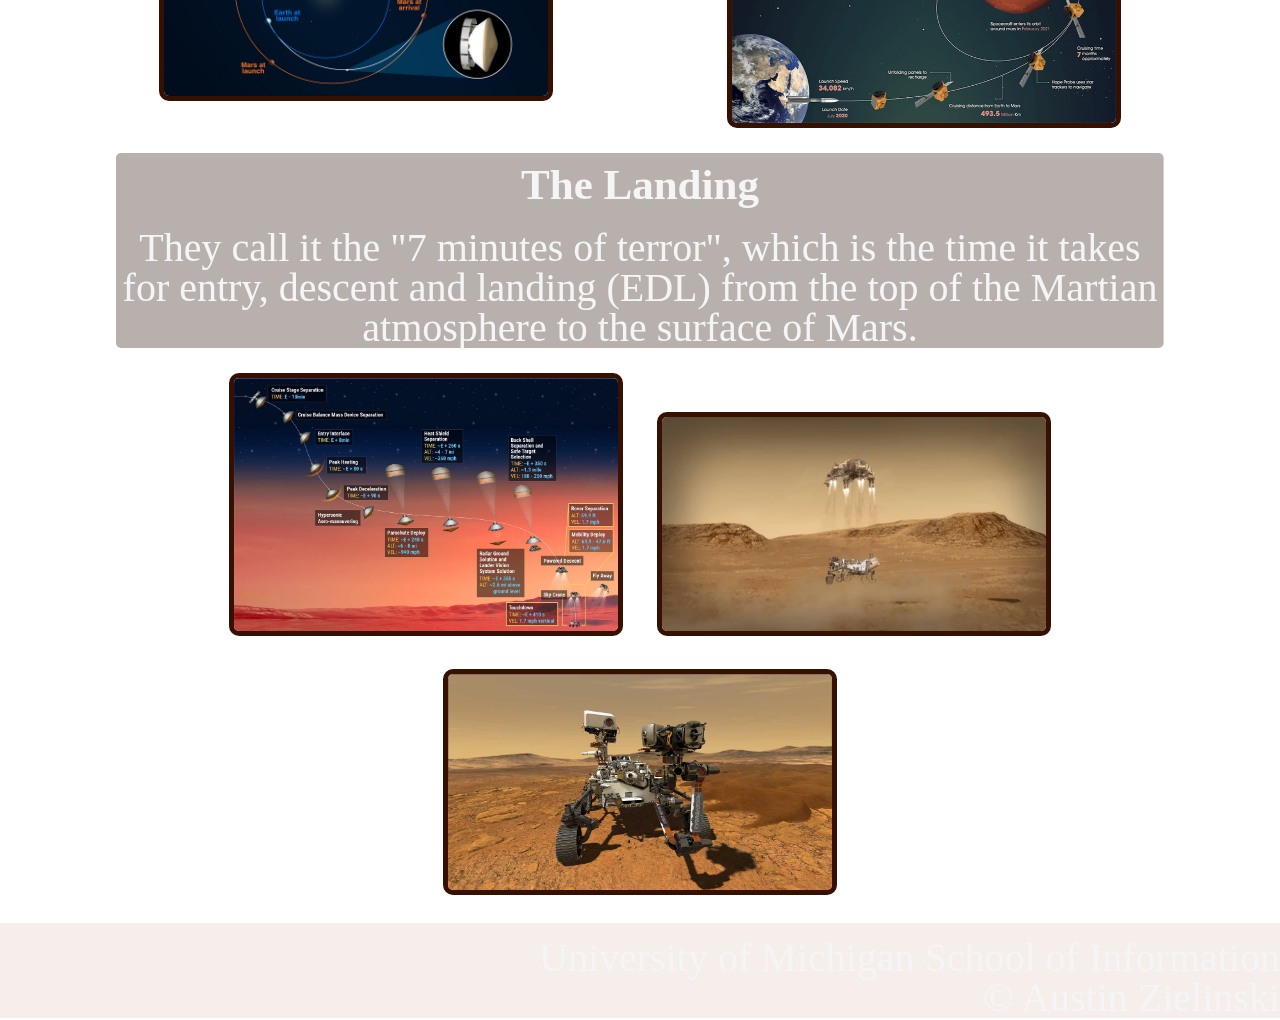
==== commit c2147577: "update" ====
--- a/index.html
+++ b/index.html
@@ -53,9 +53,9 @@
       <img src="images/twin.jpg" class="main_img" id="intro3" alt="Rover in the lab">
     </div>
 
-    <div class="intro-text">
+    <div class="intro-text" class="background1">
       <a id="intro"></a>
-      <h3><a href="https://www.youtube.com/watch?v=1k_71RX4NUc/"></a>The Build</a></h3>
+      <h3><a aria-label="youtube" href="https://www.youtube.com/watch?v=1k_71RX4NUc/">The Build</a></h3>
       <p>The Perseverance rover was designed and built over a span of 11 years. The rough total cost was around 2.75
         billion dollars.
         The rover the weighing abour 2,260lbs and near 7ft. tall, it;s the size of a small car.
@@ -68,7 +68,7 @@
 
     <div class="liftoff-text">
       <a id="liftoff"></a>
-      <h3><a href="https://www.youtube.com/watch?v=69rn7zBddPw/" crossorigins></a>Leaving Earth</h3>
+      <h3><a aria-label="youtube1" href="https://www.youtube.com/watch?v=69rn7zBddPw/" crossorigins>Leaving Earth</a></h3>
       <p>On July 30th, 2020, the Perseverance Mars rover was launched on an Atlas V rocket.</p>
     </div>
 
@@ -79,7 +79,7 @@
 
     <div class="journey-text">
       <a id="journey"></a>
-      <h3><a href="https://www.youtube.com/embed/CSvbtlcH6mw"></a>The Long Journey</h3>
+      <h3><a aria-label="youtube2" href="https://www.youtube.com/embed/CSvbtlcH6mw">The Long Journey</a></h3>
       <p>After liftoff, the Perseverance Mars rover had a 7 month journey to its final destination at Jezero Crater.</p>
     </div>
 
@@ -91,7 +91,7 @@
 
     <div class="landing-text">
       <a id="landing"></a>
-      <h3><a href="https://www.youtube.com/watch?v=4czjS9h4Fpg"></a>The Landing</h3>
+      <h3><a aria-label="youtube3" href="https://www.youtube.com/watch?v=4czjS9h4Fpg"></a>The Landing</h3>
       <p>They call it the "7 minutes of terror", which is the time it takes for entry, descent and landing (EDL) from
         the top of the Martian atmosphere to the surface of Mars. </p>
     </div>
--- a/css/style.css
+++ b/css/style.css
@@ -42,7 +42,7 @@
   margin-right: auto;
   text-align: center;
   width: 75%;
-  background-color: rgba(54, 16, 1, 0.1);
+  color: rgb(110, 43, 17);
 }
 
 nav li{
@@ -153,7 +153,7 @@
 
 input[type=submit] {
   background-color: rgba(54, 16, 1, 1);
-  color: white;
+  color: whitesmoke;
   cursor: pointer;
 }
 
@@ -167,6 +167,10 @@
 
 #skipC{
   color: black;
+}
+
+.background1{
+  background-color: rgba(54, 16, 1, 0.2)
 }
 
 /*Req 3a*/
@@ -307,6 +311,10 @@
   padding-bottom: 10px;
 }
 
+.backgroundremove{
+  background-color: none;
+}
+
 .text{
   background-color: whitesmoke;
   border: 10px solid black;
@@ -317,6 +325,7 @@
 .about-text{
   grid-row: 1 / span 1;
 }
+
 
 .about-image{
   grid-row: 2 / span 1;
@@ -534,7 +543,6 @@
   margin-right: auto;
   text-align: center;
   width: 75%;
-  background-color: rgba(54, 16, 1, 0.1);
   color: whitesmoke;
   padding-bottom: 10px;
   text-decoration: none;
@@ -801,7 +809,7 @@
     text-decoration: underline;
   }
 
-  .intro-text, .liftoff-text, .journey-text, .landing-text, .about-text, .sensor-text{
+  .intro-text, .liftoff-text, .journey-text, .landing-text, .about-text, .sensor-text, .about-text1{
   grid-column: 2 / span 3;
 }
 
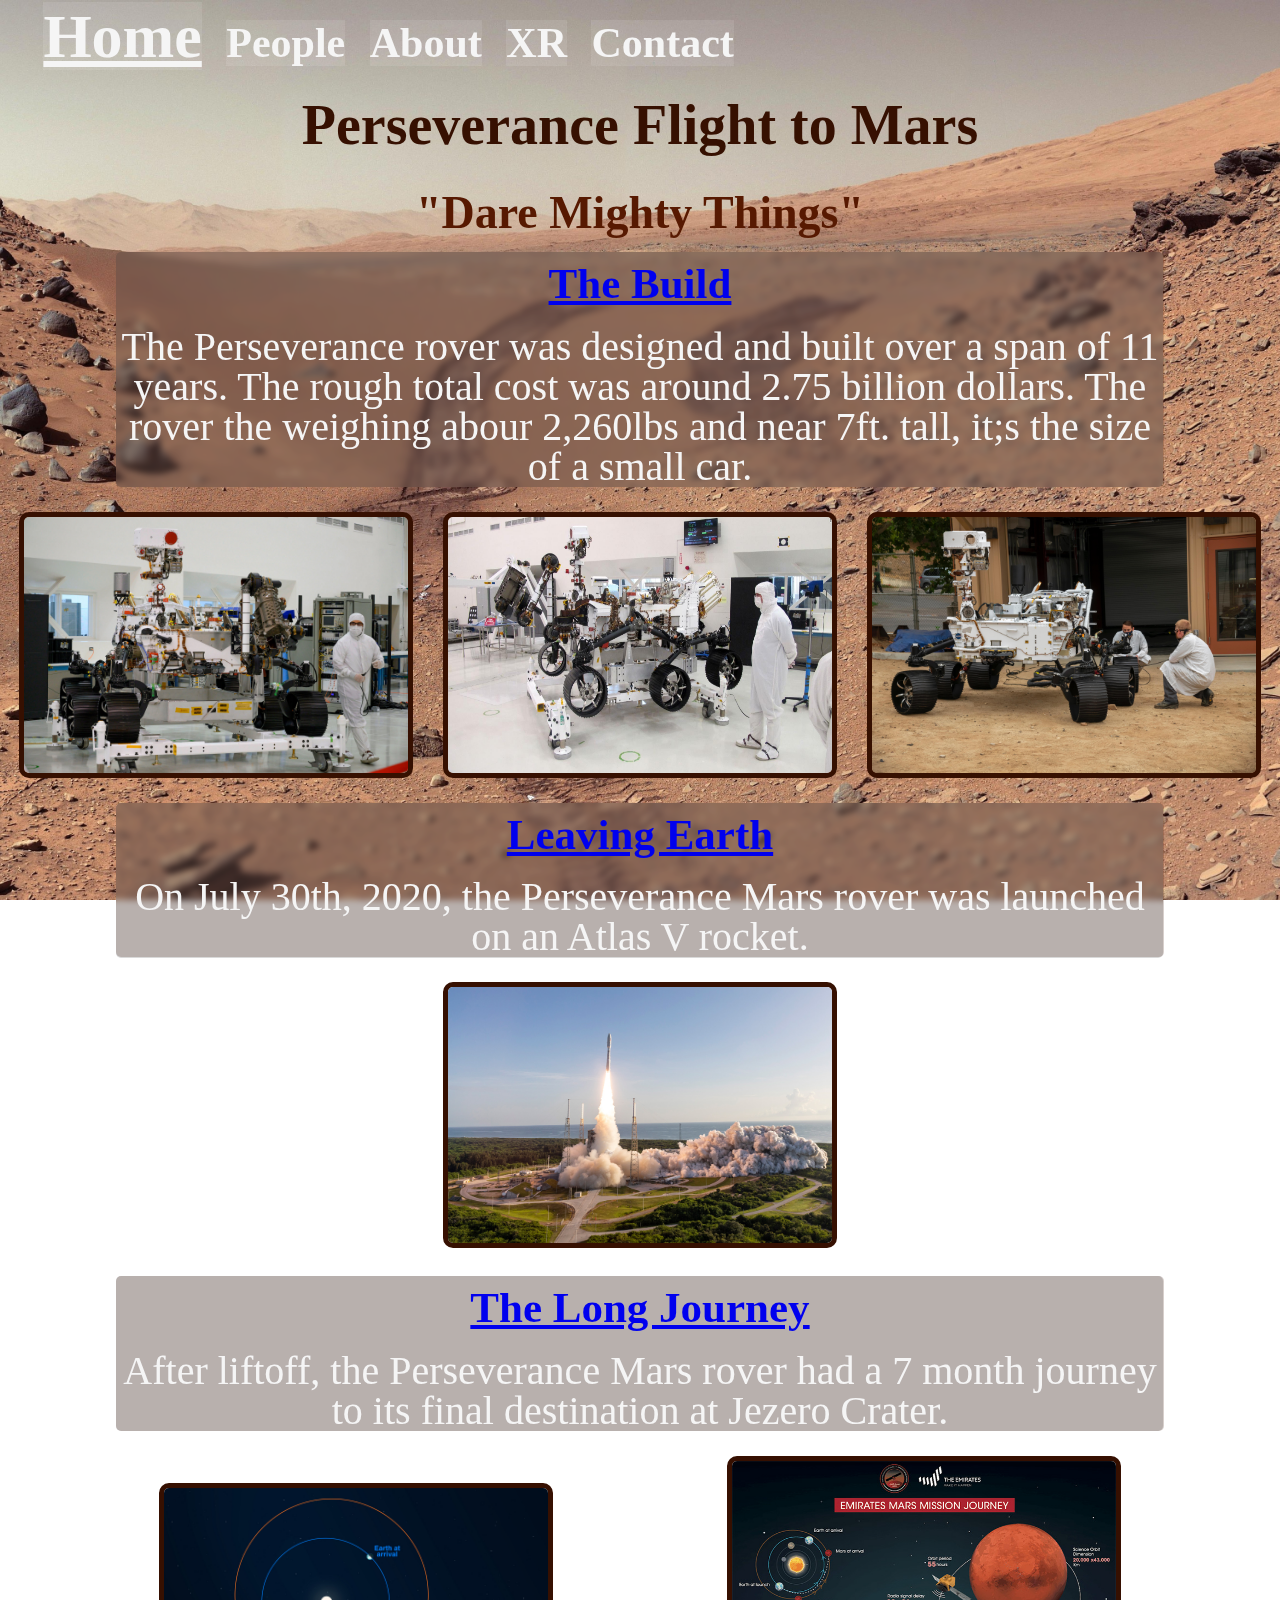
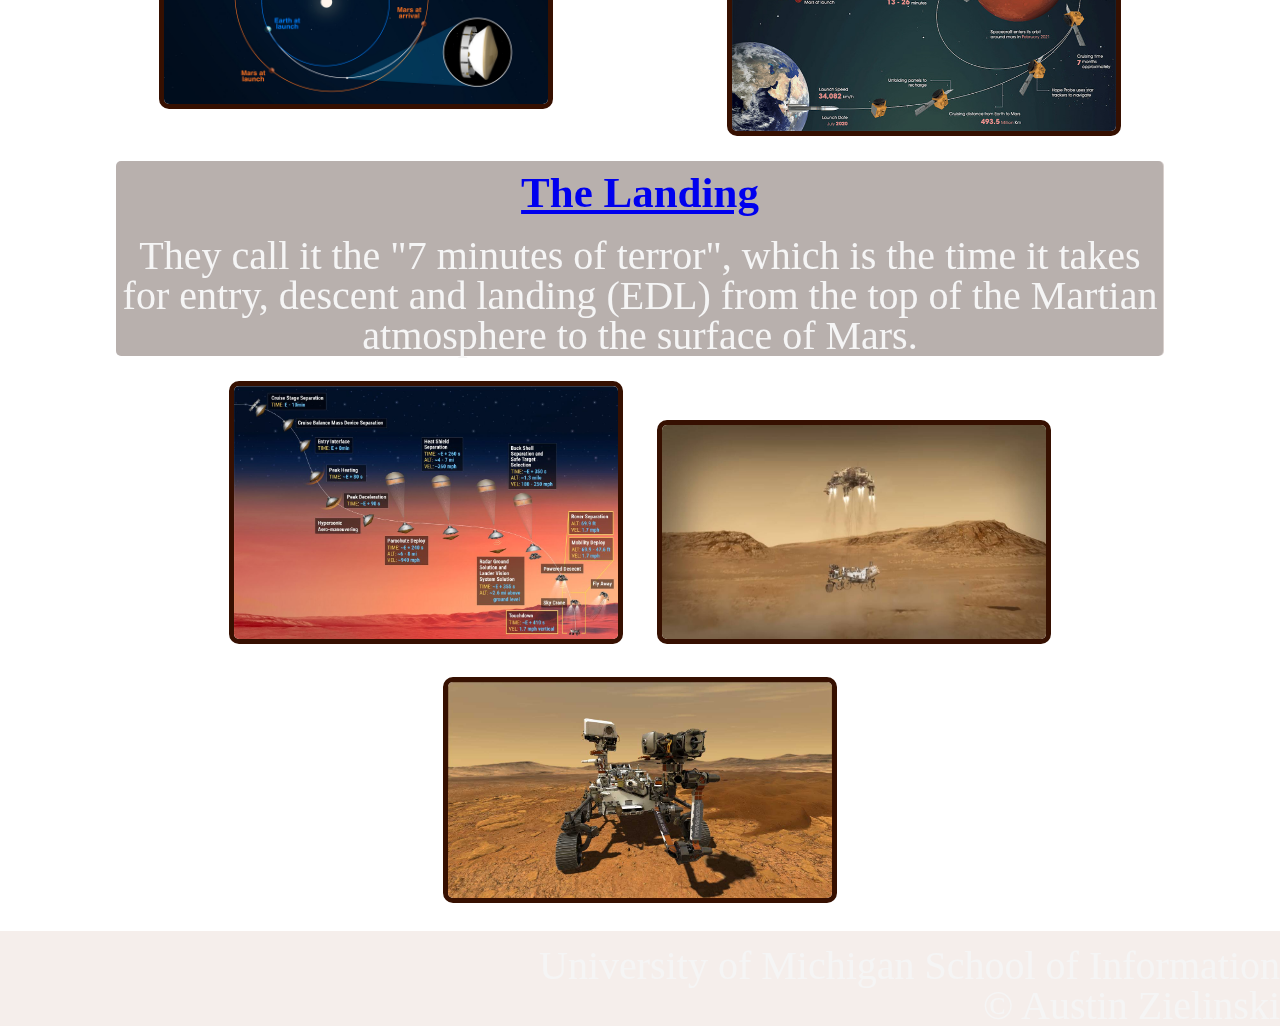
==== commit 0676573f: "Update index.html" ====
--- a/index.html
+++ b/index.html
@@ -91,7 +91,7 @@
 
     <div class="landing-text">
       <a id="landing"></a>
-      <h3><a aria-label="youtube3" href="https://www.youtube.com/watch?v=4czjS9h4Fpg"></a>The Landing</h3>
+      <h3><a aria-label="youtube3" href="https://www.youtube.com/watch?v=4czjS9h4Fpg">The Landing</a></h3>
       <p>They call it the "7 minutes of terror", which is the time it takes for entry, descent and landing (EDL) from
         the top of the Martian atmosphere to the surface of Mars. </p>
     </div>
--- a/css/style.css
+++ b/css/style.css
@@ -42,7 +42,7 @@
   margin-right: auto;
   text-align: center;
   width: 75%;
-  color: rgb(110, 43, 17);
+  color: rgb(87, 25, 1);
 }
 
 nav li{
@@ -348,7 +348,7 @@
 }
 
  .current{
-  font-size: 125%;
+  font-size: 200%;
   font-weight: 900;
   text-decoration: underline;
 }
@@ -804,7 +804,7 @@
   }
 
   .current{
-    font-size:42px;
+    font-size:50px;
     font-weight: 900;
     text-decoration: underline;
   }
@@ -969,7 +969,7 @@
   }
 
   .current{
-    font-size: 54px;
+    font-size: 62px;
     font-weight: 900;
     text-decoration: underline;
   }
@@ -1154,4 +1154,8 @@
   body{
     background-attachment: initial;
   }
-}
+
+  .people-body{
+    background-attachment: initial;
+  }
+}
